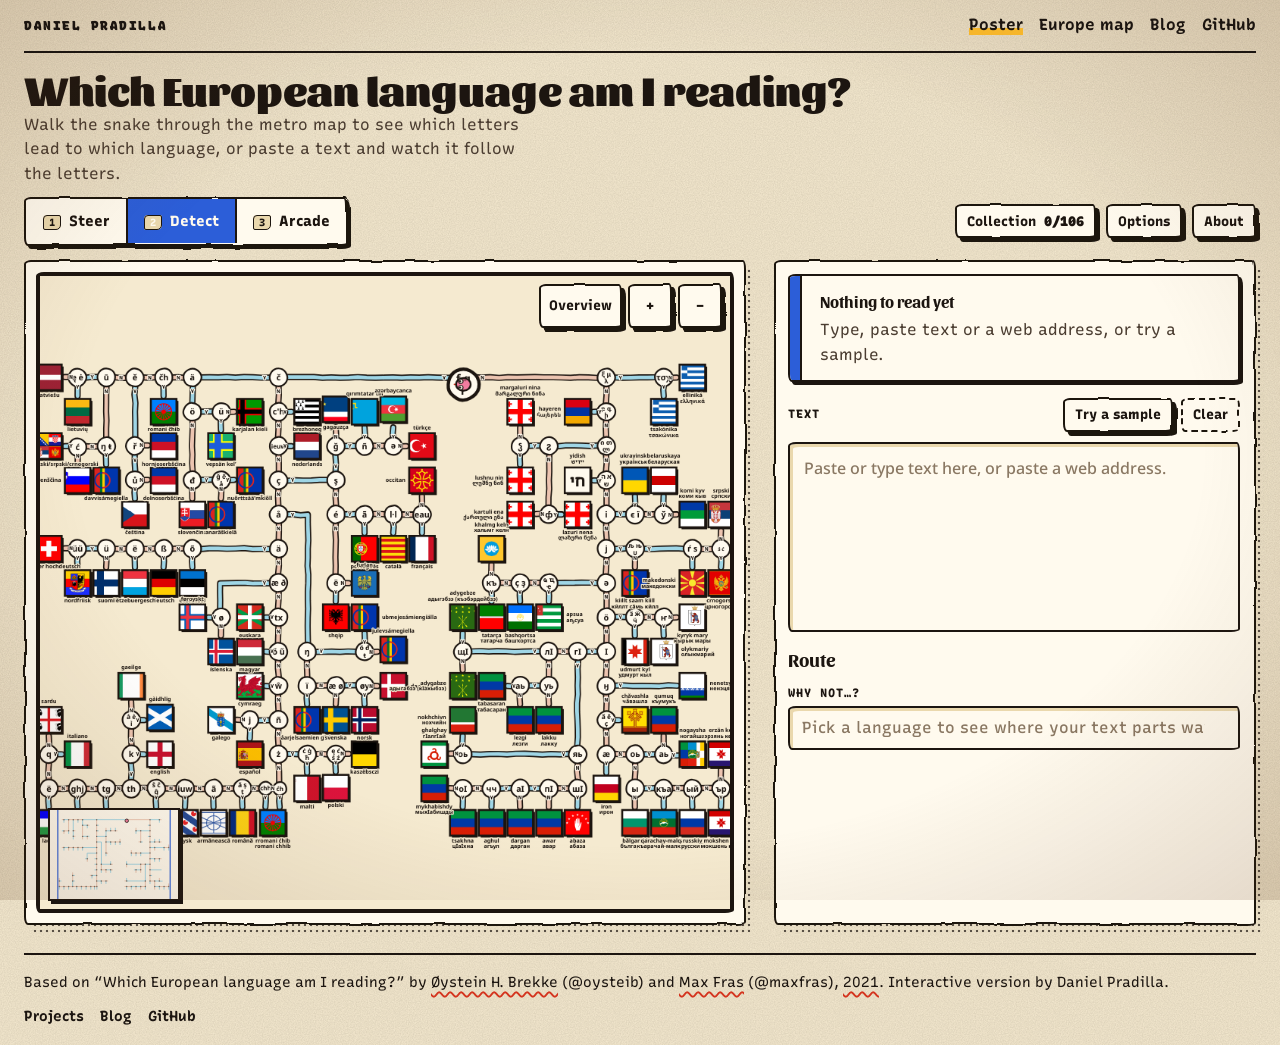
==== index.html @ 4c1b0387 "Poster Detect: the snake checks the chart with the model and detours to the right language with the " ====
<!doctype html>
<html lang="en">
<head>
  <meta charset="utf-8">
  <meta name="viewport" content="width=device-width, initial-scale=1">
  <title>Which European language am I reading? · Daniel Pradilla</title>
  <meta name="description" content="An interactive, snake-style version of the 'Which European language am I reading?' chart: paste text, type, or give a URL and follow the letters to the language.">
  <script async src="https://www.googletagmanager.com/gtag/js?id=G-XYG5QF5DZL"></script>
  <script>
    window.dataLayer = window.dataLayer || [];
    function gtag(){dataLayer.push(arguments);}
    gtag('js', new Date());
    gtag('config', 'G-XYG5QF5DZL');
  </script>
  <link rel="preconnect" href="https://fonts.googleapis.com">
  <link rel="preconnect" href="https://fonts.gstatic.com" crossorigin>
  <link rel="stylesheet" href="game-style.css?v=20261101i">
  <link rel="stylesheet" href="https://fonts.googleapis.com/css2?family=Noto+Sans:wght@500;700&family=Noto+Sans+Armenian:wght@700&family=Noto+Sans+Georgian:wght@700&family=Noto+Sans+Hebrew:wght@700&display=swap">
  <link rel="stylesheet" href="styles.css?v=20261101i">
  <script type="module" src="src/main.js?v=20261101i"></script>
</head>
<body>
  <svg class="ink-defs" aria-hidden="true" focusable="false">
    <defs>
      <filter id="ink-wobble" x="-10%" y="-20%" width="125%" height="150%">
        <feTurbulence type="fractalNoise" baseFrequency="0.035" numOctaves="2" seed="7" result="noise"/>
        <feDisplacementMap in="SourceGraphic" in2="noise" scale="3.5" xChannelSelector="R" yChannelSelector="G"/>
      </filter>
      <filter id="ink-boil-1" x="-10%" y="-20%" width="125%" height="150%">
        <feTurbulence type="fractalNoise" baseFrequency="0.04" numOctaves="2" seed="1" result="noise"/>
        <feDisplacementMap in="SourceGraphic" in2="noise" scale="3" xChannelSelector="R" yChannelSelector="G"/>
      </filter>
      <filter id="ink-boil-2" x="-10%" y="-20%" width="125%" height="150%">
        <feTurbulence type="fractalNoise" baseFrequency="0.04" numOctaves="2" seed="2" result="noise"/>
        <feDisplacementMap in="SourceGraphic" in2="noise" scale="3" xChannelSelector="R" yChannelSelector="G"/>
      </filter>
      <filter id="ink-boil-3" x="-10%" y="-20%" width="125%" height="150%">
        <feTurbulence type="fractalNoise" baseFrequency="0.04" numOctaves="2" seed="3" result="noise"/>
        <feDisplacementMap in="SourceGraphic" in2="noise" scale="3" xChannelSelector="R" yChannelSelector="G"/>
      </filter>

      <symbol id="i-heart" viewBox="0 0 32 32">
        <path d="M16 27.5C6.5 21 3 15 4.6 10.2 6.2 5.6 12 4.8 16 9.6c4-4.8 9.8-4 11.4.6C29 15 25.5 21 16 27.5Z" fill="currentColor" stroke="#1c1510" stroke-width="2.4" stroke-linejoin="round"/>
        <path d="M8.6 11c.4-1.8 1.6-2.8 3.2-2.9" fill="none" stroke="#fffaee" stroke-width="2" stroke-linecap="round"/>
      </symbol>
      <symbol id="i-coin" viewBox="0 0 32 32">
        <circle cx="16" cy="16" r="12" fill="#f6b62b" stroke="#1c1510" stroke-width="2.4"/>
        <circle cx="16" cy="16" r="7.6" fill="none" stroke="#c98a0c" stroke-width="2"/>
        <path d="M9.4 12.4c.8-2 2.2-3.4 4.2-4" fill="none" stroke="#fffaee" stroke-width="2" stroke-linecap="round"/>
      </symbol>
      <symbol id="i-star" viewBox="0 0 32 32">
        <path d="M16 3.2l3.7 8.3 9 .8-6.8 6 2.1 8.9L16 22.5l-8 4.7 2.1-8.9-6.8-6 9-.8Z" fill="currentColor" stroke="#1c1510" stroke-width="2.4" stroke-linejoin="round"/>
      </symbol>
      <symbol id="i-bolt" viewBox="0 0 32 32">
        <path d="M18.5 3 7 18.2h8L13 29l12-15.6h-8.2Z" fill="#f6b62b" stroke="#1c1510" stroke-width="2.4" stroke-linejoin="round"/>
      </symbol>
      <symbol id="i-shield" viewBox="0 0 32 32">
        <path d="M16 3.5 26.5 7.4V15c0 6.6-4.4 11.3-10.5 13.6C9.9 26.3 5.5 21.6 5.5 15V7.4Z" fill="currentColor" stroke="#1c1510" stroke-width="2.4" stroke-linejoin="round"/>
        <path d="M16 8v16" stroke="#1c1510" stroke-width="2" stroke-linecap="round"/>
      </symbol>
      <symbol id="i-fuel" viewBox="0 0 32 32">
        <path d="M8 6.5h12l5 5V26a2.5 2.5 0 0 1-2.5 2.5h-14A2.5 2.5 0 0 1 6 26V8.5a2 2 0 0 1 2-2Z" fill="#0f9f8f" stroke="#1c1510" stroke-width="2.4" stroke-linejoin="round"/>
        <path d="M10.5 13.5l8 8.5m0-8.5-8 8.5M11 6.5V3.8h5" fill="none" stroke="#1c1510" stroke-width="2.2" stroke-linecap="round"/>
      </symbol>
      <symbol id="i-person" viewBox="0 0 32 32">
        <circle cx="16" cy="9" r="5" fill="currentColor" stroke="#1c1510" stroke-width="2.4"/>
        <path d="M7.5 28.5c0-8.4 3.4-12.4 8.5-12.4s8.5 4 8.5 12.4Z" fill="currentColor" stroke="#1c1510" stroke-width="2.4" stroke-linejoin="round"/>
      </symbol>
      <symbol id="i-clock" viewBox="0 0 32 32">
        <circle cx="16" cy="17" r="11.5" fill="#fffaee" stroke="#1c1510" stroke-width="2.4"/>
        <path d="M16 10.5V17l4.5 3M12.5 3.5h7" fill="none" stroke="#1c1510" stroke-width="2.4" stroke-linecap="round"/>
      </symbol>
      <symbol id="i-play" viewBox="0 0 32 32">
        <path d="M9 5.5c0-1 1-1.6 1.9-1.1l15.2 10.3c.8.6.8 1.8 0 2.4L10.9 27.5C10 28 9 27.4 9 26.4Z" fill="currentColor" stroke="#1c1510" stroke-width="2.4" stroke-linejoin="round"/>
      </symbol>
    </defs>
  </svg>

  <div class="shell">
    <header class="dp-navbar">
      <a class="dp-navbar-brand" href="/projects/">Daniel Pradilla</a>
      <nav class="dp-navbar-links" aria-label="Site navigation">
        <a href="./" aria-current="page">Poster</a>
        <a href="europe.html">Europe map</a>
        <a href="/blog/">Blog</a>
        <a href="https://github.com/danielpradilla/what-european-language-am-i-reading">GitHub</a>
      </nav>
      <details class="dp-navbar-menu">
        <summary aria-label="Menu">&#9776;</summary>
        <nav aria-label="Site navigation (mobile)">
          <a href="./" aria-current="page">Poster</a>
          <a href="europe.html">Europe map</a>
          <a href="/blog/">Blog</a>
          <a href="https://github.com/danielpradilla/what-european-language-am-i-reading">GitHub</a>
        </nav>
      </details>
    </header>

    <div class="app-head">
      <h1>Which European language am I reading?</h1>
      <p class="muted lede">Walk the snake through the metro map to see which letters lead to which language, or paste a text and watch it follow the letters.</p>
    </div>

    <div class="toolbar">
      <div class="segmented" id="tabs" role="group" aria-label="Mode">
        <button type="button" data-mode="steer" aria-pressed="false"><kbd>1</kbd> Steer</button>
        <button type="button" data-mode="detect" aria-pressed="true"><kbd>2</kbd> Detect</button>
        <button type="button" data-mode="arcade" aria-pressed="false"><kbd>3</kbd> Arcade</button>
      </div>
      <div class="tools">
        <button class="btn btn-small" type="button" id="btn-collection">Collection <span class="num" id="coll-count">0/106</span></button>
        <button class="btn btn-small" type="button" id="btn-options">Options</button>
        <button class="btn btn-small" type="button" id="btn-about">About</button>
      </div>
    </div>
  </div>

  <main id="app" class="shell layout" data-mode="detect">
    <section class="panel board-panel" aria-label="Chart">
      <div class="hud" id="hud" hidden></div>
      <div class="board-wrap" id="board-wrap">
        <div id="board" tabindex="0" role="application" aria-label="Language chart. In Steer and Arcade, use the arrow keys or Y and N to move the snake. Press O for an overview."></div>
        <svg id="minimap" viewBox="0 0 1024 724" aria-hidden="true"></svg>
        <div class="board-tools">
          <button class="btn btn-small" type="button" id="btn-overview" title="Overview (O)">Overview</button>
          <button class="btn btn-small" type="button" id="btn-zoom-in" aria-label="Zoom in" title="Zoom in (+)">+</button>
          <button class="btn btn-small" type="button" id="btn-zoom-out" aria-label="Zoom out" title="Zoom out (-)">&minus;</button>
        </div>
        <div class="pad" id="pad">
          <p class="pad-q" id="pad-q" aria-hidden="true"></p>
          <button class="btn btn-small" type="button" data-act="back">Back</button>
          <button class="btn btn-go" type="button" data-act="y">Y</button>
          <button class="btn btn-danger" type="button" data-act="n">N</button>
        </div>
        <div class="fx" id="fx" aria-hidden="true"></div>
      </div>
    </section>

    <aside class="panel side" id="side" aria-label="Text and route">
      <button class="sheet-handle" type="button" id="sheet-handle" aria-expanded="false" aria-controls="side-body"><span aria-hidden="true"></span>Text, route and details</button>
      <div class="side-body" id="side-body">
        <div id="notices" class="notices"></div>

        <section id="sec-text" data-modes="detect arcade">
          <div class="row">
            <span class="label" id="text-label">Text</span>
            <span class="sp"></span>
            <button class="btn btn-small" type="button" id="btn-sample">Try a sample</button>
            <button class="btn btn-small btn-quiet" type="button" id="btn-clear">Clear</button>
          </div>
          <div class="tp-wrap" id="tp-wrap">
            <div class="tp-edit" id="tp-edit" contenteditable="plaintext-only" spellcheck="false" autocapitalize="off" autocorrect="off" role="textbox" aria-multiline="true" aria-labelledby="text-label" data-placeholder="Paste or type text here, or paste a web address."></div>
            <div class="tp-badges" id="tp-badges" aria-hidden="true"></div>
          </div>
          <div class="row" id="url-row" hidden>
            <button class="btn btn-small btn-primary" type="button" id="btn-fetch">Fetch text from this URL</button>
            <span class="hint">or press Enter</span>
          </div>
          <p class="hint" id="text-meta"></p>
        </section>

        <section id="sec-route" data-modes="detect">
          <h3 id="result-title">Route</h3>
          <div id="read-out" class="why-out" aria-live="polite"></div>
          <ol class="route" id="route-list"></ol>
        </section>

        <section id="sec-why" data-modes="detect">
          <label class="field">
            <span class="label">Why not&hellip;?</span>
            <input class="input" id="why-in" list="why-list" type="text" placeholder="Pick a language to see where your text parts ways with it" autocomplete="off">
          </label>
          <datalist id="why-list"></datalist>
          <div id="why-out" class="why-out" aria-live="polite"></div>
        </section>

        <section id="sec-steer" data-modes="steer arcade">
          <div class="dialogue">
            <div class="portrait" aria-hidden="true"><span>Ssss</span></div>
            <div class="sg-stack" style="gap: 8px">
              <span class="caption" style="justify-self: start">Snake</span>
              <div class="bubble" id="bubble"><p class="dialogue-text" id="bubble-text"></p></div>
            </div>
          </div>
          <div class="row steer-actions">
            <button class="btn btn-small" type="button" id="btn-hint">Hint <kbd>H</kbd></button>
            <button class="btn btn-small btn-primary" type="button" id="btn-next" hidden>Next round <kbd>Enter</kbd></button>
            <button class="btn btn-small" type="button" id="btn-retry" hidden>Play again <kbd>Enter</kbd></button>
          </div>
          <div id="steer-result"></div>
        </section>
      </div>
    </aside>
  </main>

  <footer class="shell">
    <div class="dp-footer">
      <span>Based on &ldquo;Which European language am I reading?&rdquo; by <a href="https://x.com/oysteib">&Oslash;ystein H. Brekke</a> (@oysteib) and <a href="https://x.com/maxfras">Max Fras</a> (@maxfras), <a href="https://x.com/maxfras/status/1363473000918626307">2021</a>. Interactive version by Daniel Pradilla.</span>
      <nav aria-label="Footer navigation">
        <a href="/projects/">Projects</a>
        <a href="/blog/">Blog</a>
        <a href="https://github.com/danielpradilla/what-european-language-am-i-reading">GitHub</a>
      </nav>
    </div>
  </footer>

  <div id="live" class="sr-only" aria-live="polite"></div>
  <div id="toasts" class="toasts"></div>

  <dialog id="dlg-menu" aria-labelledby="menu-title">
    <div id="menu-pause">
      <span class="caption" id="menu-title">Paused</span>
      <ul class="game-menu" style="margin-top: 16px">
        <li><button type="button" data-menu="resume" aria-current="true"><span>Resume</span></button></li>
        <li><button type="button" data-menu="options"><span>Options</span></button></li>
        <li><button type="button" data-menu="quit"><span>Quit run</span></button></li>
      </ul>
    </div>
    <div id="menu-options" hidden>
      <span class="caption">Options</span>
      <div class="sg-stack opts">
        <label class="choice"><input class="toggle" type="checkbox" role="switch" id="opt-sound"> Sound <kbd>M</kbd></label>
        <label class="choice"><input class="toggle" type="checkbox" role="switch" id="opt-reduced"> Reduced motion</label>
        <label class="choice"><input class="toggle" type="checkbox" role="switch" id="opt-shake"> Screen shake</label>
      </div>
      <div class="row"><button class="btn btn-primary" type="button" id="opt-done">Done</button></div>
    </div>
  </dialog>

  <dialog id="dlg-collection" aria-labelledby="coll-title">
    <div class="dlg-head">
      <h2 id="coll-title">Collection</h2>
      <button class="btn btn-small" type="button" data-close aria-label="Close">Close</button>
    </div>
    <p class="muted" id="coll-sub"></p>
    <div class="coll-grid" id="coll-grid"></div>
    <div class="row"><button class="btn btn-small btn-danger" type="button" id="coll-reset">Reset collection</button></div>
  </dialog>

  <dialog id="dlg-card" aria-label="Language card">
    <div class="dlg-head"><span></span><button class="btn btn-small" type="button" data-close aria-label="Close">Close</button></div>
    <div id="dlg-card-body"></div>
  </dialog>

  <dialog id="dlg-over" aria-labelledby="over-title"></dialog>

  <dialog id="dlg-about" aria-labelledby="about-title">
    <div class="dlg-head">
      <h2 id="about-title">About</h2>
      <button class="btn btn-small" type="button" data-close aria-label="Close">Close</button>
    </div>
    <div class="about">
      <p>Based on &ldquo;Which European language am I reading?&rdquo; by <a href="https://x.com/oysteib">&Oslash;ystein H. Brekke</a> (@oysteib) and <a href="https://x.com/maxfras">Max Fras</a> (@maxfras), <a href="https://x.com/maxfras/status/1363473000918626307">2021</a>. Interactive version by Daniel Pradilla.</p>
      <p>Brekke made the original flowchart and extended it to other alphabets. Fras had a designer redraw it as this metro map (the designer is not named in the posts). The transcription uses the 4096&times;2896 original attached to <a href="https://pbs.twimg.com/media/EuwG96KXUAM7JRq.jpg?name=orig">Fras's post</a>.</p>

      <h3>How it works</h3>
      <p>Each circle asks whether the text contains certain letters. A light-blue line marked <b>Y</b> leaves for yes, a salmon line marked <b>N</b> for no. Every route ends at a flag with the language's own name under it. The start station <code>f g r</code> sends texts with any of those Latin letters into the Latin network and everything else into the Greek, Armenian, Georgian, Hebrew and Cyrillic network. The chart groups languages by the letters they use, not by family, and the flags mark countries, regions or peoples, not languages.</p>

      <h3>Strict rules</h3>
      <ul>
        <li>A station says yes when the text contains at least one of its letters. Upper and lower case count the same.</li>
        <li>Letters match whole: a decomposed <code>a</code> + U+0308 counts as <code>ä</code>, but <code>r</code> does not match the base of a decomposed <code>ř</code>.</li>
        <li>Only three variants are folded: <code>c'h</code> with <code>c’h</code> or <code>cʼh</code>; <code>l·l</code> with <code>l‧l</code> or <code>ŀl</code>; the palochka <code>ӏ</code> with <code>Ӏ</code>.</li>
        <li>Nothing else is folded. Turkish <code>ş</code> is not Romanian <code>ș</code>. Latin <code>ə</code> is not Cyrillic <code>ә</code>. Latin <code>i</code>, <code>j</code> are not Cyrillic <code>і</code>, <code>ј</code>. Many Caucasian texts type the palochka as Latin <code>I</code>, <code>l</code> or digit <code>1</code>; those do not match. In Steer the snake shows the code points of each station.</li>
        <li>Text with no Latin, Greek, Cyrillic, Armenian, Georgian or Hebrew letter still gets a route, which ends at Bulgarian, with a notice.</li>
      </ul>

      <h3>Quirks of the chart</h3>
      <p>The chart assumes a long, representative sample with every letter of the language and no loanwords. Short or unusual texts take odd routes, and the app shows them as they are.</p>
      <div class="table-shell">
        <table class="table">
          <thead><tr><th>Text</th><th>Ends at</th><th>Reason</th></tr></thead>
          <tbody>
            <tr><td>Czech pangram &ldquo;Příliš žluťoučký kůň úpěl ďábelské ódy.&rdquo;</td><td>Bulgarian</td><td>No <code>f</code>, <code>g</code> or <code>r</code> (<code>ř</code> is a different letter), so it starts down the non-Latin side and answers N everywhere.</td></tr>
            <tr><td>Czech sentence with <code>r</code>, <code>č</code>, <code>ě</code>, <code>ř</code> but no <code>ů</code></td><td>Lower Sorbian</td><td><code>ů</code> N.</td></tr>
            <tr><td>Lower Sorbian text</td><td>Upper Sorbian</td><td><b>The Sorbian swap.</b> The metro map swapped the two Sorbian flags: <code>ř</code> N leads to Upper Sorbian and <code>ů</code> N to Lower Sorbian. Real Lower Sorbian text (<code>č</code>, <code>ě</code>, no <code>ř</code>) ends at Upper Sorbian, and Upper Sorbian text ends at Lower Sorbian unless it also has <code>ů</code>. The January 2021 flowchart had them the right way round. The app keeps the metro map's routing.</td></tr>
            <tr><td>Portuguese sentence without <code>é</code></td><td>Friulian</td><td><code>ç</code> Y, <code>ş</code> N, <code>é</code> N, <code>ë</code> N.</td></tr>
            <tr><td>Catalan sentence without <code>ç</code></td><td>Sardinian</td><td>N at every Latin station after <code>f g r</code>.</td></tr>
            <tr><td>Dutch sentence without <code>ieuw</code></td><td>Sardinian</td><td>Same.</td></tr>
            <tr><td>English &ldquo;The façade of the theatre…&rdquo;</td><td>Friulian</td><td><code>ç</code> Y.</td></tr>
            <tr><td>Russian sentence with &ldquo;Google&rdquo; in it</td><td>Sardinian</td><td><code>g</code> sends it to the Latin side.</td></tr>
            <tr><td>Russian pangram without <code>къа</code>, <code>ый</code> or <code>ър</code></td><td>Erzya</td><td><code>ы</code> Y, then N three times.</td></tr>
          </tbody>
        </table>
      </div>
      <p class="muted">Detect's &ldquo;Why not&hellip;?&rdquo; shows the letter that would have changed the route, so these cases can be explored.</p>

      <h3>Earlier versions</h3>
      <ul>
        <li>Latin-only flowchart by @oysteib, 2019: <a href="https://ebookfriendly.com/which-european-language-reading-flowchart/">ebookfriendly.com</a>.</li>
        <li>Full flowchart by @oysteib, January 2021: <a href="https://imgur.com/what-european-language-am-i-reading-flow-chart-Dw0yg6S">imgur</a>.</li>
        <li>Adaptation by u/mel_afefon, February 2021: <a href="https://www.reddit.com/r/languagelearning/comments/lmwsw7/what_european_language_am_i_reading_european/">r/languagelearning</a>.</li>
        <li>Language phenotype tree by Eamonn O'Brien-Strain: <a href="https://eamonn.org/identifying-a-written-language">eamonn.org</a>.</li>
      </ul>
      <p class="muted">Flags come from Wikimedia Commons and other sources; sample texts come from the pages linked under each sample. Sources and licences are in <a href="CREDITS.md">CREDITS.md</a>. Pasted and typed text stays in your browser. Only a URL you ask to fetch goes to this site's <code>api/fetch.php</code>.</p>
    </div>
  </dialog>
</body>
</html>
---- game-style.css ----
/* danielpradilla-game-style styles.css @ daca20e — https://github.com/danielpradilla/danielpradilla-game-style */
/*
  Daniel Game Style: tokens and components.
  Requires the <svg class="ink-defs"> block from index.html once per page (wobble filters + icons).
*/
@import url("https://fonts.googleapis.com/css2?family=Sansita:ital,wght@0,400;0,700;0,800;0,900;1,400;1,700;1,800;1,900&family=Sansita+Swashed:wght@300..900&family=Recursive:slnt,wght,CASL,CRSV,MONO@-15..0,300..1000,0..1,0..1,0..1&display=swap");

:root {
  /* Paper and ink */
  --paper: #f5ead0;
  --paper-deep: #ead8ad;
  --card: #fffaee;
  --ink: #1c1510;
  --ink-soft: #4b3d31;
  --ink-faint: #8a7863;
  --rule-soft: #d6c194;

  /* Print inks */
  --red: #d4341e;
  --red-deep: #a8261a;
  --marigold: #f6b62b;
  --marigold-deep: #c98a0c;
  --cobalt: #2c5ed8;
  --cobalt-deep: #1b3c94;
  --teal: #0f9f8f;
  --teal-deep: #0a6b61;
  --plum: #8d3ea8;
  --pink: #f27c9f;
  --sky: #9fd6e6;
  --leaf: #4f9d3a;
  --copper: #c7743a;

  /* Roles */
  --primary: var(--marigold);
  --selected: var(--cobalt);
  --success: var(--teal);
  --warning: var(--marigold);
  --danger: var(--red);
  --health: var(--red);
  --coin: var(--marigold);
  --xp: var(--cobalt);
  --fuel: var(--teal);

  /* Item rarity */
  --rarity-common: var(--ink-faint);
  --rarity-uncommon: var(--leaf);
  --rarity-rare: var(--cobalt);
  --rarity-epic: var(--plum);
  --rarity-legendary: var(--marigold);

  /* Type */
  --font-display: "Sansita", "Trebuchet MS", system-ui, sans-serif;
  --font-title: "Sansita Swashed", var(--font-display);
  --font-ui: "Recursive", ui-rounded, system-ui, sans-serif;

  /* Line, shape, shadow */
  --line-fine: 1.5px;
  --line: 2.5px;
  --line-heavy: 4px;
  --cut: 8px 3px 9px 4px / 4px 9px 3px 8px;
  --lift: 4px;
  --halftone: radial-gradient(circle, var(--ink) 1.15px, transparent 1.6px) 0 0 / 6px 6px;
  --hatch: repeating-linear-gradient(-45deg, var(--ink-faint) 0 1.5px, transparent 1.5px 7px);
  --burst: polygon(50% 0%, 56.6% 12.6%, 67.1% 3%, 70.5% 14.5%, 82.1% 11.7%, 79.1% 25.6%, 93.3% 25%, 88.5% 36%, 99.2% 41.3%, 88% 50%, 99.2% 58.7%, 88.5% 64%, 93.3% 75%, 79.1% 74.4%, 82.1% 88.3%, 70.5% 85.5%, 67.1% 97%, 56.6% 87.4%, 50% 100%, 42.9% 90.4%, 32.9% 97%, 31% 82.9%, 17.9% 88.3%, 18.6% 76.4%, 6.7% 75%, 14.3% 63%, 0.8% 58.7%, 9% 50%, 0.8% 41.3%, 14.3% 37%, 6.7% 25%, 18.6% 23.6%, 17.9% 11.7%, 31% 17.1%, 32.9% 3%, 42.9% 9.6%);

  /* Motion: animate on twos (12 drawings per second) */
  --frame: 83ms;
  --on-twos: steps(2, end);

  /* Space */
  --s1: 4px;
  --s2: 8px;
  --s3: 12px;
  --s4: 16px;
  --s5: 24px;
  --s6: 32px;
  --s7: 48px;
  --s8: 72px;

  /* Variable-font axes; components override these, never font-variation-settings */
  --casl: 0.5;
  --mono: 0;
}

*,
*::before,
*::after {
  box-sizing: border-box;
}

:where(body, body *) {
  font-variation-settings: "CASL" var(--casl), "MONO" var(--mono);
}

html {
  color-scheme: light;
  -webkit-text-size-adjust: 100%;
}

body {
  margin: 0;
  color: var(--ink);
  background-color: var(--paper);
  background-image: url("data:image/svg+xml,%3Csvg xmlns='http://www.w3.org/2000/svg' width='220' height='220'%3E%3Cfilter id='n'%3E%3CfeTurbulence type='fractalNoise' baseFrequency='.85' numOctaves='3' stitchTiles='stitch'/%3E%3CfeColorMatrix values='0 0 0 0 .11 0 0 0 0 .08 0 0 0 0 .05 0 0 0 .55 0'/%3E%3C/filter%3E%3Crect width='100%25' height='100%25' filter='url(%23n)' opacity='.32'/%3E%3C/svg%3E");
  font: 400 1rem/1.55 var(--font-ui);
}

/* Aged-print vignette; purely decorative */
body::after {
  content: "";
  position: fixed;
  inset: 0;
  pointer-events: none;
  z-index: 100;
  background: radial-gradient(ellipse at center, transparent 62%, rgb(92 52 18 / 0.16) 100%);
}

.ink-defs {
  position: absolute;
  width: 0;
  height: 0;
  overflow: hidden;
}

/* ---------- Typography ---------- */

h1,
h2,
h3,
.title-card,
.display {
  margin: 0;
  font-family: var(--font-display);
  letter-spacing: 0;
  text-wrap: balance;
}

h1 {
  font-size: clamp(2.4rem, 6vw, 4.6rem);
  font-weight: 900;
  line-height: 0.95;
}

h2 {
  font-size: clamp(1.6rem, 3vw, 2.15rem);
  font-weight: 700;
  line-height: 1.05;
}

h3 {
  font-size: 1.3rem;
  font-weight: 700;
  line-height: 1.15;
}

p {
  margin: 0;
}

.muted {
  color: var(--ink-soft);
}

.label,
.eyebrow {
  --mono: 1;
  --casl: 1;
  font-family: var(--font-ui);
  font-size: 0.75rem;
  font-weight: 800;
  line-height: 1.2;
  letter-spacing: 0.08em;
  text-transform: uppercase;
}

.eyebrow {
  color: var(--red-deep);
}

.num {
  --mono: 1;
  --casl: 1;
  font-weight: 900;
  font-variant-numeric: tabular-nums;
}

code,
kbd {
  --mono: 1;
  --casl: 0;
  font-family: var(--font-ui);
  font-size: 0.86em;
  padding: 1px 6px;
  background: var(--paper-deep);
  border: var(--line-fine) solid var(--ink);
  border-radius: 4px 2px 5px 2px;
}

kbd {
  box-shadow: 0 2px 0 var(--ink);
  font-weight: 800;
}

a {
  color: inherit;
  text-decoration: underline wavy var(--red);
  text-decoration-thickness: 1.5px;
  text-underline-offset: 4px;
}

a:hover {
  text-decoration-color: var(--cobalt);
}

/* Title card: one per screen, for game titles and stage results */
.title-card {
  font-family: var(--font-title);
  font-synthesis: none;
  font-size: clamp(2.8rem, 8vw, 6rem);
  font-style: italic;
  font-weight: 900;
  line-height: 1.05;
  letter-spacing: 0.015em;
  /* room for the offset shadows and swash descenders */
  padding: 0 0.12em 0.12em 0.04em;
  color: var(--card);
  -webkit-text-stroke: 0.035em var(--ink);
  paint-order: stroke fill;
  text-shadow: 0.06em 0.06em 0 var(--ink), 0.1em 0.1em 0 var(--marigold);
}

/* Highlighter swipe behind a word */
.swipe {
  background: linear-gradient(var(--marigold), var(--marigold)) 0 82% / 100% 0.42em no-repeat;
  padding: 0 0.12em;
  box-decoration-break: clone;
  -webkit-box-decoration-break: clone;
}

/* ---------- Focus ---------- */

:focus-visible {
  outline: 3px dashed var(--cobalt);
  outline-offset: 4px;
}

/* ---------- Buttons ---------- */

.btn {
  --fill: var(--card);
  --fg: var(--ink);
  --casl: 1;
  position: relative;
  isolation: isolate;
  display: inline-flex;
  align-items: center;
  justify-content: center;
  gap: var(--s2);
  min-height: 44px;
  padding: 0 var(--s5);
  border: 0;
  background: none;
  color: var(--fg);
  font: 800 1rem/1 var(--font-ui);
  text-decoration: none;
  white-space: nowrap;
  cursor: pointer;
  transition: transform var(--frame) var(--on-twos);
}

.btn::before {
  content: "";
  position: absolute;
  inset: 0;
  z-index: -1;
  background: var(--fill);
  border: var(--line) solid var(--ink);
  border-radius: var(--cut);
  box-shadow: var(--lift) var(--lift) 0 var(--ink);
  filter: url(#ink-wobble);
  transition: box-shadow var(--frame) var(--on-twos);
}

.btn:hover {
  transform: translate(-1px, -2px) rotate(-0.8deg);
}

.btn:hover::before {
  box-shadow: 6px 6px 0 var(--ink);
}

.btn:active {
  transform: translate(3px, 3px);
}

.btn:active::before {
  box-shadow: 1px 1px 0 var(--ink);
}

.btn svg {
  width: 1.15em;
  height: 1.15em;
}

.btn-primary {
  --fill: var(--marigold);
}

.btn-go {
  --fill: var(--teal);
  --fg: var(--ink);
}

.btn-danger {
  --fill: var(--red);
  --fg: var(--card);
}

.btn-quiet::before {
  background: transparent;
  border-style: dashed;
  box-shadow: none;
}

.btn-quiet:hover::before {
  box-shadow: none;
  background: var(--paper-deep);
}

.btn-big {
  min-height: 60px;
  padding: 0 var(--s6);
  font-size: 1.25rem;
}

.btn-small {
  min-height: 34px;
  padding: 0 var(--s3);
  font-size: 0.85rem;
}

.btn:disabled,
.btn[aria-disabled="true"] {
  --fg: var(--ink-faint);
  cursor: not-allowed;
  transform: none;
}

.btn:disabled::before,
.btn[aria-disabled="true"]::before {
  background: var(--hatch), var(--paper-deep);
  border-color: var(--ink-faint);
  box-shadow: none;
}

.btn[aria-busy="true"] {
  cursor: progress;
}

/* ---------- Fields ---------- */

.field {
  display: grid;
  gap: 6px;
  min-width: 0;
}

.input,
.select,
.textarea {
  --casl: 0.3;
  width: 100%;
  min-height: 44px;
  padding: 9px 12px;
  color: var(--ink);
  background: var(--card);
  border: var(--line) solid var(--ink);
  border-radius: var(--cut);
  box-shadow: inset 3px 3px 0 var(--paper-deep);
  font: 500 1rem/1.35 var(--font-ui);
}

.input::placeholder,
.textarea::placeholder {
  color: var(--ink-faint);
}

.textarea {
  min-height: 96px;
  resize: vertical;
}

.select {
  appearance: none;
  padding-right: 40px;
  background: url("data:image/svg+xml,%3Csvg xmlns='http://www.w3.org/2000/svg' viewBox='0 0 16 12'%3E%3Cpath d='M2 2.5 L14 2 L8.2 10.5 Z' fill='%23d4341e' stroke='%231c1510' stroke-width='1.6' stroke-linejoin='round'/%3E%3C/svg%3E") right 12px center / 16px 12px no-repeat, var(--card);
}

.input[aria-invalid="true"] {
  border-color: var(--red);
  box-shadow: inset 3px 3px 0 color-mix(in srgb, var(--red) 22%, transparent);
}

.input:disabled,
.select:disabled,
.textarea:disabled {
  color: var(--ink-faint);
  background: var(--hatch), var(--paper-deep);
  border-color: var(--ink-faint);
  box-shadow: none;
  cursor: not-allowed;
}

.hint {
  font-size: 0.85rem;
  color: var(--ink-soft);
}

.hint-error {
  color: var(--red-deep);
  font-weight: 700;
}

/* Checkbox and radio */
.choice {
  display: inline-flex;
  align-items: center;
  gap: 10px;
  min-height: 32px;
  cursor: pointer;
}

.check,
.radio {
  appearance: none;
  flex: none;
  width: 24px;
  height: 24px;
  margin: 0;
  background: var(--card);
  border: var(--line) solid var(--ink);
  box-shadow: 2px 2px 0 var(--ink);
  cursor: pointer;
}

.check {
  border-radius: 5px 2px 6px 3px;
}

.check:checked {
  background: url("data:image/svg+xml,%3Csvg xmlns='http://www.w3.org/2000/svg' viewBox='0 0 24 24'%3E%3Cpath d='M4 12.5 L9.5 18 L20.5 4.5' fill='none' stroke='%231c1510' stroke-width='3.4' stroke-linecap='round' stroke-linejoin='round'/%3E%3C/svg%3E") center / 18px no-repeat, var(--marigold);
}

.radio {
  border-radius: 50% 46% 52% 48%;
}

.radio:checked {
  background: radial-gradient(circle, var(--cobalt) 0 5px, var(--ink) 5.5px 6.5px, var(--card) 7px);
}

.check:disabled,
.radio:disabled {
  background: var(--hatch), var(--paper-deep);
  border-color: var(--ink-faint);
  box-shadow: none;
  cursor: not-allowed;
}

/* Lever toggle */
.toggle {
  appearance: none;
  position: relative;
  flex: none;
  width: 56px;
  height: 30px;
  margin: 0;
  background: var(--paper-deep);
  border: var(--line) solid var(--ink);
  border-radius: 16px 14px 15px 16px;
  box-shadow: inset 2px 2px 0 rgb(28 21 16 / 0.18);
  cursor: pointer;
}

.toggle::before {
  content: "";
  position: absolute;
  top: 2px;
  left: 3px;
  width: 21px;
  height: 21px;
  background: var(--card);
  border: var(--line) solid var(--ink);
  border-radius: 50%;
  box-shadow: 2px 2px 0 var(--ink);
  transition: translate calc(var(--frame) * 2) var(--on-twos);
}

.toggle:checked {
  background: var(--teal);
}

.toggle:checked::before {
  translate: 25px 0;
  background: var(--marigold);
}

/* Range: set --pct inline (0%..100%) to paint the filled part */
.range {
  appearance: none;
  width: 100%;
  height: 28px;
  margin: 0;
  background: transparent;
  cursor: pointer;
}

.range::-webkit-slider-runnable-track {
  height: 12px;
  background: linear-gradient(var(--cobalt), var(--cobalt)) 0 0 / var(--pct, 50%) 100% no-repeat, var(--card);
  border: var(--line) solid var(--ink);
  border-radius: 7px 5px 8px 4px;
}

.range::-moz-range-track {
  height: 12px;
  background: linear-gradient(var(--cobalt), var(--cobalt)) 0 0 / var(--pct, 50%) 100% no-repeat, var(--card);
  border: var(--line) solid var(--ink);
  border-radius: 7px 5px 8px 4px;
}

.range::-webkit-slider-thumb {
  appearance: none;
  width: 24px;
  height: 24px;
  margin-top: -8px;
  background: var(--marigold);
  border: var(--line) solid var(--ink);
  border-radius: 50%;
  box-shadow: 2px 2px 0 var(--ink);
}

.range::-moz-range-thumb {
  width: 20px;
  height: 20px;
  background: var(--marigold);
  border: var(--line) solid var(--ink);
  border-radius: 50%;
  box-shadow: 2px 2px 0 var(--ink);
}

/* Segmented control */
.segmented {
  position: relative;
  isolation: isolate;
  display: inline-flex;
  padding: var(--line);
}

.segmented::before {
  content: "";
  position: absolute;
  inset: 0;
  z-index: -1;
  background: var(--card);
  border: var(--line) solid var(--ink);
  border-radius: var(--cut);
  box-shadow: 3px 3px 0 var(--ink);
  filter: url(#ink-wobble);
}

.segmented button {
  --casl: 1;
  min-height: 38px;
  padding: 0 var(--s4);
  color: var(--ink);
  background: none;
  border: 0;
  border-left: var(--line) solid var(--ink);
  font: 800 0.92rem/1 var(--font-ui);
  cursor: pointer;
}

.segmented button:first-child {
  border-left: 0;
}

.segmented button:hover {
  background: var(--paper-deep);
}

.segmented button[aria-pressed="true"] {
  color: var(--card);
  background: var(--cobalt);
}

/* ---------- Surfaces ---------- */

.panel {
  --fill: var(--card);
  position: relative;
  isolation: isolate;
  padding: var(--s5);
}

.panel::before {
  content: "";
  position: absolute;
  inset: 0;
  z-index: -1;
  background: var(--fill);
  border: var(--line) solid var(--ink);
  border-radius: var(--cut);
  filter: url(#ink-wobble);
}

/* Halftone drop: printed shadow, never a blur */
.panel::after {
  content: "";
  position: absolute;
  inset: 0;
  z-index: -2;
  translate: 8px 8px;
  background: var(--halftone);
  border-radius: var(--cut);
  opacity: 0.7;
}

.panel-flat::after {
  content: none;
}

.panel-paper {
  --fill: var(--paper-deep);
}

.panel-night {
  --fill: var(--ink);
  color: var(--card);
}

.tilt-left {
  rotate: -0.9deg;
}

.tilt-right {
  rotate: 0.8deg;
}

/* Comic narration box */
.caption {
  --mono: 1;
  --casl: 1;
  display: inline-block;
  padding: 5px 10px;
  color: var(--ink);
  background: var(--marigold);
  border: var(--line) solid var(--ink);
  box-shadow: 3px 3px 0 var(--ink);
  font-size: 0.78rem;
  font-weight: 800;
  letter-spacing: 0.06em;
  text-transform: uppercase;
  rotate: -1.5deg;
}

/* Speech bubble; add .bubble-right to move the tail */
.bubble {
  --casl: 1;
  position: relative;
  padding: var(--s4) var(--s5);
  background: var(--card);
  border: var(--line) solid var(--ink);
  border-radius: 26px 22px 28px 20px / 22px 26px 20px 24px;
  box-shadow: 4px 4px 0 var(--ink);
  font-weight: 500;
}

.bubble::before,
.bubble::after {
  content: "";
  position: absolute;
  left: 30px;
  top: 100%;
  border-style: solid;
}

.bubble::before {
  border-width: 22px 18px 0 0;
  border-color: var(--ink) transparent transparent;
  margin-top: 1px;
}

.bubble::after {
  left: 33.5px;
  border-width: 15px 12px 0 0;
  border-color: var(--card) transparent transparent;
  margin-top: -1px;
}

.bubble-right::before {
  left: auto;
  right: 30px;
  border-width: 22px 0 0 18px;
}

.bubble-right::after {
  left: auto;
  right: 33.5px;
  border-width: 15px 0 0 12px;
}

/* Starburst: badges, level numbers, rewards. Shape lives in pseudo-elements so .boil never blurs the text. */
.burst {
  --fill: var(--red);
  --size: 84px;
  position: relative;
  isolation: isolate;
  display: inline-grid;
  place-content: center;
  width: var(--size);
  aspect-ratio: 1;
  color: var(--card);
  font-family: var(--font-display);
  font-style: italic;
  font-weight: 900;
  font-size: calc(var(--size) * 0.3);
  line-height: 0.85;
  text-align: center;
  -webkit-text-stroke: 0.06em var(--ink);
  paint-order: stroke fill;
  text-shadow: 0.05em 0.05em 0 var(--ink);
}

.burst::before,
.burst::after {
  content: "";
  position: absolute;
  z-index: -1;
  clip-path: var(--burst);
}

.burst::before {
  inset: 0;
  background: var(--ink);
}

.burst::after {
  inset: 5px;
  background: var(--fill);
}

.burst small {
  --mono: 1;
  --casl: 1;
  display: block;
  margin-top: 0.15em;
  font-family: var(--font-ui);
  font-size: 0.42em;
  font-style: normal;
  font-weight: 900;
  letter-spacing: 0.08em;
  -webkit-text-stroke: 0;
  text-shadow: none;
}

.burst.boil {
  animation: none;
}

.burst.boil::before,
.burst.boil::after {
  animation: boil calc(var(--frame) * 3) steps(1, end) infinite;
}

.burst-gold {
  --fill: var(--marigold);
  color: var(--ink);
  -webkit-text-stroke: 0;
  text-shadow: none;
}

/* Status and rarity tags */
.tag {
  --mono: 1;
  --casl: 1;
  --tone: var(--ink-faint);
  display: inline-flex;
  align-items: center;
  gap: 6px;
  padding: 3px 8px;
  background: var(--card);
  border: var(--line-fine) solid var(--ink);
  border-radius: 4px 2px 5px 2px;
  font-size: 0.72rem;
  font-weight: 800;
  letter-spacing: 0.06em;
  line-height: 1.2;
  text-transform: uppercase;
  white-space: nowrap;
}

.tag::before {
  content: "";
  width: 9px;
  height: 9px;
  background: var(--tone);
  border: var(--line-fine) solid var(--ink);
  border-radius: 50%;
}

.tag-ok { --tone: var(--teal); }
.tag-watch { --tone: var(--marigold); }
.tag-bad { --tone: var(--red); }
.tag-unknown { --tone: transparent; }
.tag-common { --tone: var(--rarity-common); }
.tag-uncommon { --tone: var(--rarity-uncommon); }
.tag-rare { --tone: var(--rarity-rare); }
.tag-epic { --tone: var(--rarity-epic); }
.tag-legendary { --tone: var(--rarity-legendary); }

/* ---------- Icons (symbols live in .ink-defs) ---------- */

.icon {
  width: 1.4em;
  height: 1.4em;
  flex: none;
  vertical-align: -0.3em;
  overflow: visible;
}

/* ---------- HUD ---------- */

.hud {
  display: flex;
  flex-wrap: wrap;
  align-items: center;
  gap: var(--s3) var(--s5);
}

.hud-chip {
  --casl: 1;
  display: inline-flex;
  align-items: center;
  gap: var(--s2);
  padding: 6px 12px 6px 8px;
  color: var(--ink);
  background: var(--card);
  border: var(--line) solid var(--ink);
  border-radius: var(--cut);
  box-shadow: 3px 3px 0 var(--ink);
}

.hud-chip .num {
  font-size: 1.25rem;
  line-height: 1;
}

.hearts {
  display: inline-flex;
  gap: 2px;
}

.hearts .icon {
  width: 30px;
  height: 30px;
  color: var(--health);
}

.hearts .is-empty {
  color: var(--card);
}

/* Meter: fuel, health bars, capacity. Always print the value beside it. */
.meter {
  display: grid;
  grid-template-columns: auto minmax(80px, 1fr) auto;
  align-items: center;
  gap: var(--s3);
  min-width: 0;
}

.meter-track {
  position: relative;
  height: 20px;
  background: var(--card);
  border: var(--line) solid var(--ink);
  border-radius: 9px 4px 10px 5px;
  overflow: hidden;
}

.meter-fill {
  --tone: var(--fuel);
  height: 100%;
  width: var(--pct, 50%);
  background: linear-gradient(transparent 62%, rgb(28 21 16 / 0.22) 62%), var(--tone);
  border-right: var(--line) solid var(--ink);
  transition: width calc(var(--frame) * 3) steps(3, end);
}

.meter-track::after {
  content: "";
  position: absolute;
  inset: 0;
  background: repeating-linear-gradient(90deg, transparent 0 calc(10% - 1.5px), rgb(28 21 16 / 0.35) calc(10% - 1.5px) 10%);
  pointer-events: none;
}

.meter.is-low .meter-fill {
  --tone: var(--red);
}

/* Segmented pips: XP, ammo, lives */
.pips {
  display: inline-flex;
  gap: 4px;
}

.pips span {
  width: 14px;
  height: 20px;
  background: var(--card);
  border: var(--line) solid var(--ink);
  border-radius: 3px 1px 4px 2px;
  rotate: -4deg;
}

.pips span:nth-child(even) {
  rotate: 3deg;
}

.pips .on {
  background: var(--xp);
}

/* ---------- Menus ---------- */

.game-menu {
  display: grid;
  gap: var(--s1);
  margin: 0;
  padding: 0;
  list-style: none;
}

.game-menu a,
.game-menu button {
  --casl: 0;
  position: relative;
  display: block;
  width: 100%;
  padding: 6px 0 6px 44px;
  color: var(--ink);
  background: none;
  border: 0;
  font: italic 700 1.65rem/1.1 var(--font-display);
  text-align: left;
  text-decoration: none;
  cursor: pointer;
}

.game-menu [aria-current="true"] span,
.game-menu a:hover span,
.game-menu button:hover span {
  background: linear-gradient(var(--marigold), var(--marigold)) 0 85% / 100% 0.45em no-repeat;
}

.game-menu [aria-current="true"]::before {
  content: "";
  position: absolute;
  left: 4px;
  top: 50%;
  width: 26px;
  height: 22px;
  translate: 0 -50%;
  background: url("data:image/svg+xml,%3Csvg xmlns='http://www.w3.org/2000/svg' viewBox='0 0 26 22'%3E%3Cpath d='M3 3 Q4 2 6 3 L22 10 Q24 11 22 12.5 L6 19.5 Q3.5 20.5 3 18 Z' fill='%23d4341e' stroke='%231c1510' stroke-width='2.4' stroke-linejoin='round'/%3E%3C/svg%3E") center / contain no-repeat;
  animation: nudge calc(var(--frame) * 8) steps(1, end) infinite;
}

.game-menu button:disabled {
  color: var(--ink-faint);
  cursor: not-allowed;
}

/* ---------- Dialogue ---------- */

.dialogue {
  display: grid;
  grid-template-columns: 96px 1fr;
  gap: var(--s4);
  align-items: start;
}

.portrait {
  display: grid;
  place-items: center;
  width: 96px;
  aspect-ratio: 1;
  color: var(--ink);
  background: var(--halftone), var(--sky);
  border: var(--line-heavy) solid var(--ink);
  border-radius: 46% 54% 50% 50% / 52% 48% 52% 48%;
  font: italic 900 2.2rem/1 var(--font-display);
}

.portrait span {
  padding: 2px 8px;
  background: var(--card);
  border: var(--line) solid var(--ink);
  border-radius: 8px;
}

.dialogue-text {
  --casl: 1;
  font-size: 1.08rem;
  line-height: 1.5;
}

.continue-mark {
  display: inline-block;
  margin-left: 6px;
  color: var(--red);
  animation: bob calc(var(--frame) * 6) steps(1, end) infinite;
}

/* ---------- Inventory ---------- */

.inventory {
  display: grid;
  grid-template-columns: repeat(auto-fill, minmax(72px, 1fr));
  gap: var(--s3);
}

.slot {
  --tone: var(--rarity-common);
  position: relative;
  display: grid;
  place-items: center;
  aspect-ratio: 1;
  padding: 0;
  color: var(--ink);
  background: var(--card);
  border: var(--line) solid var(--ink);
  border-radius: var(--cut);
  box-shadow: inset 0 -6px 0 var(--tone), 3px 3px 0 var(--ink);
  cursor: pointer;
}

.slot .icon {
  width: 38px;
  height: 38px;
}

.slot .count {
  --mono: 1;
  --casl: 1;
  position: absolute;
  right: 5px;
  bottom: 8px;
  font-size: 0.75rem;
  font-weight: 900;
}

.slot:hover {
  translate: -1px -2px;
}

.slot[aria-selected="true"] {
  outline: var(--line-heavy) solid var(--cobalt);
  outline-offset: 3px;
}

.slot.is-empty {
  background: transparent;
  border-style: dashed;
  border-color: var(--ink-faint);
  box-shadow: none;
  cursor: default;
}

.slot-uncommon { --tone: var(--rarity-uncommon); }
.slot-rare { --tone: var(--rarity-rare); }
.slot-epic { --tone: var(--rarity-epic); }
.slot-legendary { --tone: var(--rarity-legendary); }

/* ---------- Stage cards ---------- */

.stage-card {
  --casl: 0.6;
  position: relative;
  isolation: isolate;
  display: grid;
  gap: var(--s2);
  align-content: start;
  min-height: 76px;
  padding: var(--s4) var(--s4) var(--s4) 64px;
  color: var(--ink);
  text-decoration: none;
}

.stage-card::before {
  content: "";
  position: absolute;
  inset: 0;
  z-index: -1;
  background: var(--card);
  border: var(--line) solid var(--ink);
  border-radius: var(--cut);
  box-shadow: 4px 4px 0 var(--ink);
  filter: url(#ink-wobble);
}

.stage-card:hover {
  translate: -1px -2px;
  rotate: -0.6deg;
}

.stage-card .stamp {
  position: absolute;
  left: 12px;
  top: 14px;
  display: grid;
  place-items: center;
  width: 40px;
  height: 40px;
  color: var(--card);
  background: var(--red);
  border: var(--line) solid var(--ink);
  border-radius: 50%;
  font: italic 900 1.15rem/1 var(--font-display);
  rotate: -8deg;
}

.stage-card h3 {
  font-size: 1.15rem;
}

.stage-card.is-current::before {
  background: var(--halftone), var(--marigold);
  background-blend-mode: soft-light;
}

.stage-card.is-cleared .stamp {
  color: var(--ink);
  background: var(--teal);
}

.stage-card.is-locked {
  color: var(--ink-faint);
  cursor: not-allowed;
}

.stage-card.is-locked::before {
  background: var(--hatch), var(--paper-deep);
  border-style: dashed;
  border-color: var(--ink-faint);
  box-shadow: none;
}

.stage-card.is-locked .stamp {
  color: var(--ink-faint);
  background: var(--paper-deep);
  border-color: var(--ink-faint);
}

/* ---------- Notes, toasts, empty and loading ---------- */

.note {
  --tone: var(--teal);
  position: relative;
  display: grid;
  gap: var(--s1);
  padding: var(--s3) var(--s4) var(--s3) calc(var(--s4) + 14px);
  background: var(--card);
  border: var(--line) solid var(--ink);
  border-radius: var(--cut);
  box-shadow: 3px 3px 0 var(--ink);
  overflow: hidden;
}

.note::before {
  content: "";
  position: absolute;
  inset: 0 auto 0 0;
  width: 12px;
  background: var(--tone);
  border-right: var(--line) solid var(--ink);
}

.note strong {
  font-family: var(--font-display);
  font-size: 1.05rem;
  font-weight: 700;
}

.note-warning { --tone: var(--marigold); }
.note-error { --tone: var(--red); }
.note-info { --tone: var(--cobalt); }

.toast {
  --casl: 1;
  display: grid;
  grid-template-columns: auto 1fr;
  align-items: center;
  gap: var(--s4);
  align-self: start;
  max-width: 420px;
  padding: var(--s3) var(--s5) var(--s3) var(--s3);
  color: var(--card);
  background: var(--ink);
  border: var(--line) solid var(--ink);
  border-radius: var(--cut);
  box-shadow: 5px 5px 0 var(--red);
  animation: pop-in calc(var(--frame) * 4) steps(4, end) both;
}

.toast .burst {
  --size: 64px;
}

.toast strong {
  display: block;
  font: italic 700 1.2rem/1.1 var(--font-display);
}

.empty {
  display: grid;
  justify-items: center;
  gap: var(--s3);
  padding: var(--s6) var(--s5);
  text-align: center;
  border: var(--line) dashed var(--ink-faint);
  border-radius: var(--cut);
}

.empty h3 {
  font-style: italic;
}

.ink-dots {
  display: inline-flex;
  gap: 6px;
  align-items: center;
}

.ink-dots i {
  width: 10px;
  height: 10px;
  background: currentColor;
  border-radius: 50% 40% 55% 45%;
  animation: dot calc(var(--frame) * 6) steps(1, end) infinite;
}

.ink-dots i:nth-child(2) { animation-delay: calc(var(--frame) * 2); }
.ink-dots i:nth-child(3) { animation-delay: calc(var(--frame) * 4); }

/* ---------- Tables, bars, pagination ---------- */

.table-shell {
  overflow-x: auto;
  border: var(--line) solid var(--ink);
  border-radius: var(--cut);
  background: var(--card);
  box-shadow: 4px 4px 0 var(--ink);
}

.table {
  width: 100%;
  border-collapse: collapse;
  font-size: 0.95rem;
}

.table th {
  --mono: 1;
  --casl: 1;
  padding: 10px 12px;
  color: var(--paper);
  background: var(--ink);
  font-size: 0.72rem;
  font-weight: 800;
  letter-spacing: 0.08em;
  text-align: left;
  text-transform: uppercase;
  white-space: nowrap;
}

.table td {
  padding: 10px 12px;
  border-top: var(--line-fine) dashed var(--rule-soft);
  vertical-align: middle;
}

.table tr:first-child td {
  border-top: 0;
}

.table .is-num {
  --mono: 1;
  text-align: right;
  font-variant-numeric: tabular-nums;
  white-space: nowrap;
}

.table tr[aria-current="true"] td {
  background: color-mix(in srgb, var(--marigold) 32%, var(--card));
}

.rank {
  --mono: 1;
  --casl: 1;
  display: inline-grid;
  place-items: center;
  width: 28px;
  height: 28px;
  background: var(--card);
  border: var(--line) solid var(--ink);
  border-radius: 50%;
  font-size: 0.8rem;
  font-weight: 900;
}

.rank-1 { background: var(--marigold); }
.rank-2 { background: #d9d2c3; }
.rank-3 { background: var(--copper); color: var(--card); }

.bars {
  display: grid;
  gap: var(--s3);
}

.bar-row {
  display: grid;
  grid-template-columns: minmax(84px, 120px) 1fr 3.2em;
  align-items: center;
  gap: var(--s3);
}

.bar-row .label {
  color: var(--ink-soft);
}

.bar-row .num {
  text-align: right;
}

.bar {
  --tone: var(--cobalt);
  height: 18px;
  width: var(--pct);
  background: linear-gradient(transparent 60%, rgb(28 21 16 / 0.2) 60%), var(--tone);
  border: var(--line) solid var(--ink);
  border-radius: 2px 6px 3px 2px;
}

.pager {
  display: flex;
  flex-wrap: wrap;
  gap: var(--s2);
  align-items: center;
}

.pager a,
.pager span {
  --mono: 1;
  --casl: 1;
  display: grid;
  place-items: center;
  min-width: 38px;
  height: 38px;
  padding: 0 8px;
  color: var(--ink);
  background: var(--card);
  border: var(--line) solid var(--ink);
  border-radius: var(--cut);
  font-weight: 800;
  text-decoration: none;
}

.pager [aria-current="page"] {
  color: var(--card);
  background: var(--cobalt);
  box-shadow: 3px 3px 0 var(--ink);
}

/* ---------- Site shell (published project pages) ---------- */

.dp-navbar {
  height: 53px;
  display: flex;
  align-items: center;
  justify-content: space-between;
  gap: var(--s4);
  border-bottom: var(--line) solid var(--ink);
}

.dp-navbar-brand {
  --mono: 1;
  --casl: 1;
  font-size: 0.8rem;
  font-weight: 900;
  letter-spacing: 0.12em;
  text-transform: uppercase;
  text-decoration: none;
}

.dp-navbar nav,
.dp-footer nav {
  display: flex;
  flex-wrap: wrap;
  gap: var(--s2) var(--s4);
}

.dp-navbar nav a,
.dp-footer nav a {
  --casl: 1;
  font-weight: 700;
  text-decoration: none;
}

.dp-navbar nav a:hover,
.dp-navbar nav a[aria-current="page"] {
  background: linear-gradient(var(--marigold), var(--marigold)) 0 85% / 100% 0.45em no-repeat;
}

.dp-navbar-menu {
  display: none;
}

.dp-footer {
  display: flex;
  flex-wrap: wrap;
  justify-content: space-between;
  gap: var(--s3);
  padding: var(--s4) 0;
  border-top: var(--line) solid var(--ink);
  font-size: 0.9rem;
}

@media (max-width: 600px) {
  .dp-navbar .dp-navbar-links {
    display: none;
  }

  .dp-navbar-brand,
  .dp-navbar-menu {
    transform: translateY(-5px);
  }

  .dp-navbar-menu {
    position: relative;
    display: block;
  }

  .dp-navbar-menu summary {
    width: 36px;
    height: 32px;
    display: flex;
    align-items: center;
    justify-content: center;
    list-style: none;
    cursor: pointer;
    background: var(--card);
    border: var(--line) solid var(--ink);
    border-radius: var(--cut);
    box-shadow: 2px 2px 0 var(--ink);
  }

  .dp-navbar-menu summary::-webkit-details-marker {
    display: none;
  }

  .dp-navbar-menu nav {
    position: absolute;
    z-index: 20;
    top: calc(100% + 6px);
    right: 0;
    flex-direction: column;
    gap: 10px;
    min-width: 170px;
    padding: 12px 16px;
    background: var(--card);
    border: var(--line) solid var(--ink);
    border-radius: var(--cut);
    box-shadow: 4px 4px 0 var(--ink);
  }
}

/* ---------- Motion ---------- */

.boil {
  animation: boil calc(var(--frame) * 3) steps(1, end) infinite;
}

@keyframes boil {
  0% { filter: url(#ink-boil-1); }
  33% { filter: url(#ink-boil-2); }
  66% { filter: url(#ink-boil-3); }
}

@keyframes nudge {
  0% { translate: 0 -50%; }
  50% { translate: 4px -50%; }
}

@keyframes bob {
  0% { translate: 0 0; }
  50% { translate: 0 3px; }
}

@keyframes dot {
  0% { scale: 1; }
  33% { scale: 0.55; }
  66% { scale: 0.8; }
}

@keyframes pop-in {
  0% { scale: 0.6; rotate: -6deg; opacity: 0; }
  50% { scale: 1.08; rotate: 2deg; opacity: 1; }
  100% { scale: 1; rotate: 0deg; opacity: 1; }
}

@media (prefers-reduced-motion: reduce) {
  *,
  *::before,
  *::after {
    animation: none !important;
    transition: none !important;
  }
}
---- styles.css ----
/* App rules for "Which European language am I reading?". Tokens and components come from game-style.css. */
:root {
  --line-no: #ecc4b0; /* the poster's salmon: N lines only */
  --noto: "Noto Sans", "Noto Sans Armenian", "Noto Sans Georgian", "Noto Sans Hebrew", system-ui, sans-serif;
}

[hidden] { display: none !important; }
html, body { max-width: 100%; }
body { overflow-x: clip; }
.sr-only { position: absolute; width: 1px; height: 1px; overflow: hidden; clip-path: inset(50%); white-space: nowrap; }
.shell { max-width: 1480px; margin: 0 auto; padding: 0 24px; }
.sg-stack { display: grid; gap: 12px; }
.row { display: flex; flex-wrap: wrap; align-items: center; gap: 8px; }
.sp { flex: 1; }
.num { font-family: var(--font-ui); }

/* ---------- header ---------- */
.app-head { display: flex; flex-wrap: wrap; align-items: baseline; gap: 4px 20px; padding: 16px 0 10px; }
.app-head h1 { font-size: clamp(1.6rem, 3.4vw, 2.6rem); }
.lede { max-width: 52ch; }
.toolbar { display: flex; flex-wrap: wrap; align-items: center; justify-content: space-between; gap: 10px 16px; padding-bottom: 14px; }
.tools { display: flex; flex-wrap: wrap; gap: 10px; }
.segmented kbd { font-size: 0.7em; padding: 0 5px; box-shadow: none; margin-right: 4px; }
.segmented button { min-height: 44px; }

/* ---------- layout ---------- */
.layout { display: grid; grid-template-columns: minmax(0, 3fr) minmax(0, 2fr); gap: 28px; align-items: start; padding-bottom: 28px; }
.board-panel, .side { height: clamp(540px, calc(100dvh - 235px), 880px); display: flex; flex-direction: column; padding: 12px; min-width: 0; }
.hud { margin-bottom: 10px; gap: 8px 12px; }
.hud .meter { min-width: 190px; flex: 1; grid-template-columns: auto minmax(60px, 1fr) auto; }
.board-wrap { position: relative; flex: 1; min-height: 0; overflow: hidden; isolation: isolate; contain: layout paint; background: var(--paper); border: var(--line-heavy) solid var(--ink); border-radius: var(--cut); }
#board { position: relative; display: block; width: 100%; height: 100%; overflow: hidden; contain: strict; touch-action: none; user-select: none; -webkit-user-select: none; }
#board:focus-visible { outline-offset: -8px; }
/* camera: one HTML layer moved by a CSS transform; the SVGs inside never relayout */
.cam { position: absolute; left: 0; top: 0; transform-origin: 0 0; }
.cam > svg { position: absolute; left: 0; top: 0; width: 100%; height: 100%; display: block; overflow: visible; }
.cam > svg { text-rendering: geometricPrecision; } /* glyphs scale with the CSS transform instead of re-laying out every text on each zoom frame */
.cam > .overlay { pointer-events: none; }
.board-tools { position: absolute; top: 8px; right: 8px; display: flex; gap: 6px; }
.board-tools .btn { min-width: 44px; min-height: 44px; padding: 0 10px; }
#minimap { position: absolute; left: 8px; bottom: 8px; width: 132px; height: auto; aspect-ratio: 1024 / 724; background: var(--card); border: var(--line) solid var(--ink); box-shadow: 3px 3px 0 var(--ink); pointer-events: none; contain: layout paint; }
.mm-edge { fill: none; stroke-width: 7; }
.mm-edge.y { stroke: var(--sky); }
.mm-edge.n { stroke: var(--line-no); }
.mm-st { fill: var(--ink); opacity: 0.5; }
.mm-view { fill: none; stroke: var(--cobalt); stroke-width: 9; }
.mm-head { fill: var(--pink); stroke: var(--ink); stroke-width: 6; }
.pad { display: none; position: absolute; right: 10px; bottom: 12px; gap: 10px; }
.pad .btn { min-width: 60px; min-height: 60px; font-size: 1.4rem; }
.pad .btn-small { font-size: 1rem; min-width: 56px; }
/* Steer and Arcade need their Y/N buttons everywhere. Back is for Steer only; at a flag only Back stays. */
[data-mode="steer"] .pad, [data-mode="arcade"] .pad { display: flex; }
[data-mode="arcade"] .pad [data-act="back"], .pad[data-leaf] [data-act="y"], .pad[data-leaf] [data-act="n"] { display: none; }
.pad .btn .dir { margin-left: 4px; font-size: 0.8em; }
.pad { flex-wrap: wrap; justify-content: flex-end; align-items: flex-end; max-width: calc(100% - 20px); }
.pad-q { display: none; flex-basis: 100%; margin: 0; text-align: right; }
.pad-q:not(:empty) { display: block; }
.pad-q span { display: inline-block; padding: 3px 10px; font: 700 0.95rem/1.3 var(--font-ui); color: var(--ink); background: var(--card); border: var(--line) solid var(--ink); border-radius: var(--cut); box-shadow: 2px 2px 0 var(--ink); }
.pad-q b { font: 700 1.2rem/1 var(--noto); }

/* ---------- board drawing ---------- */
.edge-ink, .edge-fill, .edge-hl { fill: none; stroke-linecap: round; stroke-linejoin: round; }
.edge-ink { stroke: var(--ink); stroke-width: 8.2; }
.edge-fill { stroke-width: 4.8; }
.edge.y .edge-fill { stroke: var(--sky); }
.edge.n .edge-fill { stroke: var(--line-no); }
.edge.dim { opacity: 0.4; }
.edge.blocked .edge-fill { stroke: var(--red); stroke-dasharray: 5 4; }
.edge-hl { stroke: var(--marigold); stroke-width: 14; opacity: 0; }
.edge-hl.on { opacity: 1; }
.edge-hl.focus { stroke: var(--cobalt); opacity: 1; }
.st-body { fill: var(--card); stroke: var(--ink); stroke-width: 2.2; stroke-linejoin: round; }
.st-body.here { stroke-width: 4.4; }
.st-halo { fill: none; stroke-width: 3.6; opacity: 0; pointer-events: none; }
.st-halo.yes { stroke: var(--marigold); opacity: 1; }
.st-halo.no { stroke: var(--ink-faint); stroke-dasharray: 3 3; opacity: 1; }
.st-halo.focus { stroke: var(--cobalt); stroke-dasharray: none; opacity: 1; stroke-width: 4.4; }
.st-t { font-family: var(--noto); font-weight: 700; fill: var(--ink); pointer-events: none; }
.st-t.struck { text-decoration: line-through 1.4px var(--red); fill: var(--red-deep); }
.st-strike { fill: none; stroke: var(--red); stroke-width: 2.6; stroke-linecap: round; opacity: 0; pointer-events: none; }
.st-strike.on { opacity: 1; }
.st-hit { fill: transparent; stroke: none; cursor: pointer; outline: none; }
.st-hit:focus-visible { stroke: var(--cobalt); stroke-width: 2; stroke-dasharray: 4 3; }
.yn { font: 800 7.2px var(--font-ui); fill: var(--ink); paint-order: stroke; stroke: var(--card); stroke-width: 2.6px; stroke-linejoin: round; pointer-events: none; }
.lf-label { font-family: var(--noto); font-weight: 700; fill: var(--ink); paint-order: stroke; stroke: var(--paper); stroke-width: 2.6px; stroke-linejoin: round; cursor: pointer; }
.leaf { cursor: pointer; outline: none; }
.flag-shadow { fill: var(--ink); }
.flag-frame { fill: none; stroke: var(--ink); stroke-width: 2.6; }
.leaf-glow { fill: none; stroke: var(--marigold); stroke-width: 4; opacity: 0; }
.leaf.on .leaf-glow { opacity: 1; }
/* The destination flag breathes so it is easy to spot on the full poster; 12 drawings a second, as the game style asks. */
.leaf.on .leaf-pulse { animation: leaf-pulse 1s steps(12) infinite alternate; }
@keyframes leaf-pulse { from { transform: scale(1); } to { transform: scale(1.3); } }
.leaf.was { opacity: 0.6; } /* the chart's flag after a detour: still there, dimmed, dashed frame */
.leaf.was .flag-frame { stroke-dasharray: 4 3; }
.sc-ink, .sc-pink { fill: none; stroke-dasharray: 10 7; }
.sc-ink { stroke: var(--ink); stroke-width: 7; }
.sc-pink { stroke: var(--pink); stroke-width: 3.6; }
.leaf:focus-visible .flag-frame { stroke: var(--cobalt); stroke-dasharray: 4 3; }
.flag-fog { fill: url(#fog-hatch); opacity: 0; }
.leaf.fog .flag-fog { opacity: 1; }
.leaf.fog .flag-img { visibility: hidden; }
.chai { font-family: "Noto Sans Hebrew", var(--noto); font-weight: 700; fill: var(--ink); }
.layer-snake, .layer-badges, .layer-text, .layer-mark { pointer-events: none; }
.sn-out, .sn-body, .sn-shade, .sn-scale { fill: none; stroke-linecap: round; stroke-linejoin: round; }
.sn-out { stroke: var(--ink); stroke-width: 12.4; }
.sn-body { stroke: var(--pink); stroke-width: 8.4; }
.sn-shade { stroke: url(#snake-dots); stroke-width: 8.4; }
.sn-scale { stroke: var(--card); stroke-width: 2.2; stroke-dasharray: 0.1 9.4; opacity: 0.85; }
.sn-head-body { fill: var(--pink); stroke: var(--ink); stroke-width: 2.4; }
.sn-head-shade { fill: none; stroke: color-mix(in srgb, var(--pink) 60%, var(--ink)); stroke-width: 2.2; stroke-linecap: round; }
.sn-eye { fill: var(--card); stroke: var(--ink); stroke-width: 1.2; }
.sn-pupil { fill: var(--ink); }
.sn-x { stroke: var(--ink); stroke-width: 1.1; fill: none; opacity: 0; stroke-linecap: round; }
.dizzy .sn-x { opacity: 1; }
.dizzy .sn-pupil { opacity: 0; }
.sn-tongue { fill: none; stroke: var(--red); stroke-width: 1.6; stroke-linecap: round; stroke-linejoin: round; }
.badge { display: none; }
.badge.show { display: inline; }
.badge circle { fill: var(--card); stroke: var(--ink); stroke-width: 1.4; }
.badge text { font: 900 6.4px var(--font-ui); fill: var(--ink); }
.block-mark circle { fill: var(--red); stroke: var(--ink); stroke-width: 1.4; }
.block-mark path { stroke: var(--card); stroke-width: 1.6; stroke-linecap: round; }

/* effects over the board */
.fx { position: absolute; inset: 0; pointer-events: none; overflow: hidden; }
.fly { position: absolute; padding: 0 6px; font: 700 1.25rem/1.4 var(--noto); color: var(--ink); background: var(--marigold); border: var(--line) solid var(--ink); border-radius: var(--cut); z-index: 3; }
.burst-pop { position: absolute; left: 50%; top: 42%; translate: -50% -50%; animation: pop-in calc(var(--frame) * 4) steps(4, end) both; }
.burst-found { --fill: var(--teal); color: var(--ink); -webkit-text-stroke: 0; text-shadow: none; }
.burst-found small { color: var(--ink); }
.burst-pop.boil { animation: pop-in calc(var(--frame) * 4) steps(4, end) both; }
.score-pop { position: absolute; translate: -50% 0; font: 900 1.5rem/1 var(--font-ui); --mono: 1; color: var(--marigold); -webkit-text-stroke: 0.14em var(--ink); paint-order: stroke fill; animation: score-up 900ms steps(9, end) forwards; }
@keyframes score-up { from { transform: translateY(0); opacity: 1; } to { transform: translateY(-46px); opacity: 0; } }
.board-wrap::after { content: ""; position: absolute; inset: 0; pointer-events: none; opacity: 0; }
.board-wrap.flash-bad::after { background: var(--red); animation: flash-fade calc(var(--frame) * 4) steps(4, end); }
.board-wrap.flash-good::after { background: var(--teal); animation: flash-fade calc(var(--frame) * 4) steps(4, end); }
@keyframes flash-fade { from { opacity: 0.38; } to { opacity: 0; } }
.board-wrap.shake #board { animation: shake calc(var(--frame) * 4) steps(1, end); }
@keyframes shake { 0% { translate: -5px 2px; } 25% { translate: 5px -2px; } 50% { translate: -4px -2px; } 75% { translate: 3px 2px; } 100% { translate: 0 0; } }

/* ---------- side panel ---------- */
.sheet-handle { display: none; }
.side-body { flex: 1; min-height: 0; overflow-y: auto; display: grid; gap: 16px; align-content: start; padding: 2px 4px 8px 2px; }
.side-body section { display: grid; gap: 10px; }
.side h3 { font-size: 1.2rem; }
.notices { display: grid; gap: 10px; }
.notices:empty { display: none; }
.tp-wrap { position: relative; }
.tp-edit { height: 190px; overflow: auto; padding: 12px 14px; white-space: pre-wrap; overflow-wrap: anywhere; font: 500 1rem/1.6 var(--noto); color: var(--ink); background: var(--card); border: var(--line) solid var(--ink); border-radius: var(--cut); box-shadow: inset 3px 3px 0 var(--paper-deep); outline-offset: 3px; }
.tp-edit:empty::before { content: attr(data-placeholder); color: var(--ink-faint); }
/* Read-only (Arcade, Guess): the text still has to be read, so keep the plain card, just without the input well. */
.tp-edit[contenteditable="false"] { box-shadow: none; cursor: default; }
.tp-edit[contenteditable="false"]:empty::before { content: "The text for each round appears here."; }
[data-mode="arcade"] #btn-sample, [data-mode="arcade"] #btn-clear { display: none; }
.tp-badges { position: absolute; inset: 0; pointer-events: none; overflow: hidden; }
.tp-badge { position: absolute; display: grid; place-items: center; min-width: 18px; height: 18px; padding: 0 5px; font: 900 0.7rem/1 var(--font-ui); --mono: 1; color: var(--ink); background: var(--card); border: var(--line-fine) solid var(--ink); border-radius: 9px; white-space: nowrap; }
.tp-badge.is-label { border-radius: 4px; color: var(--card); background: var(--red); }
.tp-badge.is-hint { color: var(--card); background: var(--cobalt); }
::highlight(hl-y) { background-color: var(--marigold); color: var(--ink); }
::highlight(hl-focus) { background-color: var(--cobalt); color: var(--card); }
::highlight(hl-err) { background-color: var(--red); color: var(--card); }
::highlight(hl-new) { background-color: color-mix(in srgb, var(--cobalt) 25%, transparent); text-decoration: underline 3px var(--cobalt); }
::highlight(hl-clue) { background-color: color-mix(in srgb, var(--cobalt) 18%, transparent); text-decoration: underline dashed 2px var(--cobalt); }
.hint { margin: 0; }
.hint code { font-size: 0.8em; }
#text-meta:empty { display: none; }

.route { list-style: none; margin: 0; padding: 0; display: grid; gap: 6px; }
.route:empty { display: none; }
.step { display: flex; align-items: center; gap: 10px; width: 100%; min-height: 40px; padding: 4px 10px; text-align: left; color: var(--ink); background: var(--card); border: var(--line-fine) solid var(--ink); border-radius: var(--cut); font: 600 0.95rem/1.2 var(--font-ui); cursor: pointer; }
.step-shortcut { display: flex; align-items: center; gap: 10px; min-height: 40px; padding: 4px 10px; font: 700 0.95rem/1.2 var(--font-ui); color: var(--ink); background: color-mix(in srgb, var(--pink) 30%, var(--card)); border: var(--line-fine) dashed var(--ink); border-radius: var(--cut); }
.step:hover, .step.is-focus { color: var(--card); background: var(--cobalt); border-color: var(--cobalt-deep); }
.step.is-focus .meta, .step:hover .meta { color: var(--card); }
.step-n { flex: none; display: grid; place-items: center; min-width: 24px; height: 24px; padding: 0 4px; font: 900 0.8rem/1 var(--font-ui); --mono: 1; color: var(--ink); background: var(--marigold); border: var(--line-fine) solid var(--ink); border-radius: 50%; }
.seq { font-family: var(--noto); font-weight: 700; font-size: 1.1rem; min-width: 3ch; }
.ans { display: inline-grid; place-items: center; min-width: 24px; padding: 0 6px; height: 22px; font: 800 0.8rem/1 var(--font-ui); color: var(--ink); border: var(--line-fine) solid var(--ink); border-radius: 4px 2px 5px 2px; }
.ans.y { background: var(--sky); }
.ans.n { background: var(--line-no); }
.meta { margin-left: auto; font-size: 0.82rem; color: var(--ink-soft); text-align: right; }
.meta.bad { color: var(--red-deep); font-weight: 700; }
.route.plain li { display: flex; align-items: center; gap: 10px; min-height: 32px; }
.found-line { display: flex; flex-wrap: wrap; align-items: center; gap: 12px; }
.found-line .btn { margin-left: auto; }
.why-out:empty { display: none; }
.steer-actions kbd { margin-left: 4px; }
[data-mode="steer"] .steer-actions, [data-mode="steer"] #steer-result { display: none; }
.seq-inline { font-family: var(--noto); font-size: 1.15em; padding: 0 4px; background: var(--paper-deep); border: var(--line-fine) solid var(--ink); border-radius: 4px; }
.dialogue { grid-template-columns: 72px 1fr; }
.portrait { width: 72px; font-size: 1.1rem; }
.portrait span { padding: 0 4px; }
.replay summary { cursor: pointer; font-weight: 800; margin-bottom: 6px; }
.leaf-line { display: flex; align-items: center; gap: 16px; }
.big-seqs { display: flex; flex-wrap: wrap; gap: 8px 16px; }
.big-seq { display: grid; justify-items: center; gap: 2px; }
.big-seq .g { font: 700 2.6rem/1.1 var(--noto); }
.big-seq code { font-size: 0.7rem; }
.leads { margin: 0; }
.leads .ans { margin-right: 2px; }

/* ---------- flags in the page ---------- */
.flag { display: inline-grid; flex: none; width: 52px; aspect-ratio: 1; overflow: hidden; vertical-align: middle; background: var(--card); border: var(--line) solid var(--ink); box-shadow: 3px 3px 0 var(--ink); }
.flag img { width: 100%; height: 100%; object-fit: cover; display: block; }
.flag-2x2 { grid-template-columns: 1fr 1fr; }
.flag-3up { grid-template-columns: repeat(3, 1fr); }
.flag .chai { display: grid; place-items: center; font-size: 1.6rem; color: var(--ink); }
.card-flag .flag { width: 88px; }
.cc-flag .flag { width: 40px; box-shadow: 2px 2px 0 var(--ink); }
.mini-flag .flag { width: 28px; box-shadow: 2px 2px 0 var(--ink); border-width: 2px; }

/* ---------- dialogs ---------- */
dialog { width: min(720px, calc(100vw - 24px)); max-height: calc(100dvh - 24px); padding: 20px; overflow: auto; color: var(--ink); background: var(--card); border: var(--line) solid var(--ink); border-radius: var(--cut); box-shadow: 6px 6px 0 var(--ink); }
dialog::backdrop { background: rgb(28 21 16 / 0.55); }
dialog[open] { display: grid; gap: 14px; }
#dlg-menu { width: min(420px, calc(100vw - 24px)); background: var(--paper-deep); }
#dlg-collection { width: min(1100px, calc(100vw - 24px)); }
#dlg-about { width: min(860px, calc(100vw - 24px)); }
.dlg-head { display: flex; justify-content: space-between; align-items: center; gap: 12px; }
.opts { margin: 16px 0; gap: 14px; }
.coll-grid { display: grid; grid-template-columns: repeat(auto-fill, minmax(210px, 1fr)); gap: 18px; padding: 4px 6px 10px 2px; }
button.stage-card { font: inherit; text-align: left; background: none; border: 0; cursor: pointer; width: 100%; }
.stage-card .cc-flag { margin-bottom: 2px; }
.card-top { display: flex; align-items: center; gap: 18px; }
.card-route, .card-min, .card-sample { display: grid; gap: 8px; }
.card-route p, .card-min p { margin: 0; }
.req { display: inline-flex; gap: 4px; margin: 2px 6px 2px 0; padding: 2px 8px; background: var(--paper-deep); border: var(--line-fine) solid var(--ink); border-radius: 4px; }
.req code { font: 700 1.1rem var(--noto); background: none; border: 0; padding: 0; }
.min-text { font: 700 1.1rem var(--noto); }
.sample-text { font-family: var(--noto); line-height: 1.6; margin: 0; }
.about { display: grid; gap: 12px; }
.about ul { margin: 0; padding-left: 1.2em; display: grid; gap: 6px; }
.about td code { font-size: 0.8em; }
.over-stats { justify-content: center; }
#dlg-over { text-align: center; justify-items: center; width: min(640px, calc(100vw - 24px)); }
#dlg-over .table-shell, #dlg-over .row { width: 100%; }
#dlg-over .row { justify-content: center; }
#dlg-over .table td { text-align: left; }
#dlg-over .table td.is-num { text-align: right; }
.over-flags { display: flex; flex-wrap: wrap; justify-content: center; gap: 8px; }
.over-form { display: flex; align-items: end; gap: 12px; }
.initials { width: 8ch; text-align: center; text-transform: uppercase; letter-spacing: 0.3em; font-weight: 900; font-size: 1.3rem; }
.toasts { position: fixed; top: 64px; right: 16px; z-index: 300; display: grid; gap: 10px; max-width: calc(100vw - 32px); }

/* ---------- reduced motion switch ---------- */
[data-reduced] *, [data-reduced] *::before, [data-reduced] *::after { animation: none !important; transition: none !important; }

/* ---------- phone ---------- */
@media (max-width: 899px) {
  .shell { padding: 0 14px; }
  .lede { display: none; }
  .app-head { padding: 10px 0 8px; }
  .toolbar { gap: 8px; padding-bottom: 10px; }
  .tools { gap: 8px; }
  .segmented button { padding: 0 10px; }
  .layout { display: block; padding-bottom: 8px; }
  .board-panel { height: 55dvh; padding: 8px; }
  #minimap { width: 92px; }
  .side { position: fixed; left: 0; right: 0; bottom: 0; z-index: 50; height: var(--peek, 30dvh); padding: 0; border-radius: 0; }
  .side[data-sheet="open"] { height: 88dvh; }
  .side[data-sheet="min"] { height: 46px; }
  .side[data-sheet="min"] .side-body { visibility: hidden; }
  .side::before { border-radius: 14px 14px 0 0; border-bottom: 0; }
  .side::after { display: none; }
  .sheet-handle { display: flex; flex-direction: column; align-items: center; justify-content: center; gap: 4px; flex: none; min-height: 44px; width: 100%; padding: 4px; background: none; border: 0; font: 800 0.75rem/1 var(--font-ui); letter-spacing: 0.08em; text-transform: uppercase; color: var(--ink-soft); cursor: pointer; touch-action: none; }
  .sheet-handle span { width: 46px; height: 5px; background: var(--ink); border-radius: 3px; }
  .side-body { padding: 4px 14px 20px; }
  .tp-edit { height: 130px; }
  .side[data-sheet="open"] .tp-edit { height: 220px; }
  .hud .meter { min-width: 0; flex-basis: 100%; }
  .hud-chip { padding: 3px 8px 3px 6px; }
  .hearts .icon { width: 24px; height: 24px; }
  .toasts { top: 60px; right: 8px; }
  .card-top { flex-direction: column; align-items: flex-start; }
  dialog { padding: 14px; }
}
#dlg-card-body { display: grid; gap: 16px; }
.card-min .btn, .card-sample .btn { justify-self: start; }
.callout rect { fill: var(--card); stroke: var(--red); stroke-width: 1.8; }
.callout text { font: 700 8.4px var(--noto); fill: var(--red-deep); text-decoration: line-through 1.4px var(--red); }
@media (max-width: 899px) {
  .segmented kbd, .steer-actions kbd, .bubble kbd { display: none; }
  .toasts { top: auto; bottom: calc(var(--peek, 30dvh) + 10px); right: 8px; left: 8px; z-index: 300; }
  .toast { max-width: none; }
}
@media (pointer: coarse) { .segmented kbd, .steer-actions kbd, .bubble kbd { display: none; } }
.seq-inline { white-space: nowrap; }
.q-text { min-width: 0; flex: 1; font-size: 0.95rem; }
#poster-line { margin: 8px 0 0; }
@media (max-width: 600px) {
  .coll-grid { grid-template-columns: repeat(auto-fill, minmax(150px, 1fr)); gap: 12px; }
  #coll-grid .stage-card { padding-left: 50px; }
  #coll-grid .stamp { width: 32px; height: 32px; left: 8px; font-size: 1rem; }
}
@media (max-width: 600px) {
  .hud { gap: 6px; margin-bottom: 6px; }
  .hud-chip { padding: 2px 6px 2px 4px; gap: 4px; box-shadow: 2px 2px 0 var(--ink); }
  .hud-chip .num { font-size: 1rem; }
  .hud-chip .label { display: none; }
  .hud-chip .icon { width: 1.15em; height: 1.15em; }
  .hearts .icon { width: 20px; height: 20px; }
  .hud .meter { gap: 6px; }
  .meter-track { height: 16px; }
}
/* The site bar's hamburger menu must open above the board and its tools. */
.dp-navbar { position: relative; z-index: 400; }

/* ---------- Europe map page (europe.html) ---------- */
.note-success { --tone: var(--teal); }
@media (min-width: 900px) { .eu.layout { grid-template-columns: minmax(0, 7fr) minmax(0, 3fr); } }
.eu-sea { fill: #d9eef4; }
.eu-land { fill: var(--paper); stroke: var(--ink); stroke-opacity: 0.45; stroke-width: 1.6; stroke-linejoin: round; }
.eu-lake { fill: #d9eef4; stroke: var(--ink); stroke-opacity: 0.35; stroke-width: 1.2; }
.eu-sea-name { font: italic 600 15px var(--font-display); letter-spacing: 0.22em; text-transform: uppercase; fill: #5f93a6; opacity: 0.85; pointer-events: none; }
.eu-line-ink, .eu-line-fill { fill: none; stroke-linecap: round; stroke-linejoin: round; }
.eu-line-ink { stroke: var(--ink); stroke-width: 11.5; }
.eu-line-fill { stroke-width: 7; }
.eu-line { cursor: pointer; }
.eu-seg.out { opacity: 0.12; }
.eu-walk-ink, .eu-walk { fill: none; }
.eu-walk-ink { stroke: var(--ink); stroke-width: 5.4; stroke-dasharray: 6 4; }
.eu-walk { stroke: var(--card); stroke-width: 2.4; stroke-dasharray: 6 4; }
.eu-ring-c { fill: rgb(255 250 238 / 0.6); stroke: var(--ink); stroke-width: 2; stroke-dasharray: 6 5; }
.eu-ring-t { font: italic 700 11px var(--font-display); fill: var(--ink-soft); pointer-events: none; }
.eu-st { cursor: pointer; outline: none; }
.eu-body { transform-origin: 0 0; transition: transform calc(var(--frame) * 2) steps(2, end); }
.eu-shadow { fill: var(--ink); }
.eu-frame { fill: none; stroke: var(--ink); stroke-width: 2.2; }
.eu-glow { fill: none; stroke-width: 4; opacity: 0; }
.eu-fog { fill: url(#eu-fog); opacity: 0; }
.eu-hit { fill: transparent; }
.eu-st:focus-visible .eu-frame { stroke: var(--cobalt); stroke-width: 3.2; stroke-dasharray: 5 3; }
.eu-lbl { font-family: var(--noto); font-weight: 700; fill: var(--ink); paint-order: stroke; stroke: var(--paper); stroke-width: 3.2px; stroke-linejoin: round; cursor: pointer; }
.eu-st.out, .eu-lbl.out { opacity: 0.16; }
.eu-st.out .eu-fog { opacity: 1; }
.eu-st.lit, .eu-st.ans, .eu-st.bad, .eu-st.sel, .eu-lbl.lit, .eu-lbl.ans, .eu-lbl.bad, .eu-lbl.sel { opacity: 1; }
.eu-st.lit .eu-body, .eu-st.ans .eu-body { transform: scale(1.45); }
.eu-st.lit .eu-glow { stroke: var(--marigold); opacity: 1; }
.eu-st.sel .eu-glow { stroke: var(--cobalt); opacity: 1; }
.eu-st.ans .eu-glow { stroke: var(--teal); opacity: 1; }
.eu-st.bad .eu-glow { stroke: var(--red); opacity: 1; }
.eu-lbl.lit, .eu-lbl.ans { font-size: 14px; }
svg.hl .eu-line:not(.on), svg.hl .eu-st:not(.on), svg.hl .eu-lbl:not(.on), svg.hl .eu-badge:not(.on), svg.hl .eu-tag:not(.on) { opacity: 0.2; }
svg.hl .eu-walks { opacity: 0.3; }
.eu-badge { cursor: pointer; }
.eu-badge-r { stroke: var(--ink); stroke-width: 1.8; }
.eu-badge-t { font: 800 10px var(--font-ui); letter-spacing: 0.06em; pointer-events: none; }
.eu-tag-r { fill: var(--card); stroke-width: 1.8; }
.eu-tag-t { font: italic 700 9.5px var(--font-ui); fill: var(--ink); pointer-events: none; }
svg.z-lo .eu-tag { display: none; }
.eu #minimap { width: 170px; aspect-ratio: auto; pointer-events: auto; cursor: pointer; }
.mm-sea { fill: #d9eef4; }
.mm-land { fill: var(--paper); stroke: var(--ink); stroke-width: 6; stroke-opacity: 0.5; }
.mm-dot { stroke: var(--ink); stroke-width: 4; }
.eu .mm-view { stroke-width: 14; }
.eu-chip { position: absolute; top: 8px; left: 8px; z-index: 2; max-width: calc(100% - 214px); display: flex; flex-wrap: wrap; align-items: center; gap: 2px 10px; padding: 6px 12px; color: var(--ink); background: var(--card); border: var(--line) solid var(--ink); border-radius: var(--cut); box-shadow: 3px 3px 0 var(--ink); font: 600 0.95rem/1.3 var(--font-ui); pointer-events: none; }
.eu-a { font-weight: 800; }
.eu-a.y { color: var(--teal-deep); }
.eu-a.n { color: var(--red-deep); }
.eu-found { display: flex; align-items: center; gap: 10px; }
.eu-found .flag { width: 36px; box-shadow: 2px 2px 0 var(--ink); }
.line-intro { position: absolute; right: 8px; bottom: 8px; z-index: 3; width: min(370px, calc(100% - 16px)); display: grid; gap: 6px; padding: 10px 14px 12px; color: var(--ink); background: var(--card); border: var(--line) solid var(--ink); border-radius: var(--cut); box-shadow: 4px 4px 0 var(--ink); font-size: 0.9rem; line-height: 1.4; }
.line-intro p { margin: 0; }
.li-head { display: flex; flex-wrap: wrap; align-items: center; gap: 4px 10px; }
.li-x { margin-left: auto; min-height: 32px; }
.li-check { padding: 6px 8px; background: var(--paper-deep); border-left: 4px solid var(--marigold); }
.swatch { display: inline-block; flex: none; width: 24px; height: 11px; vertical-align: middle; background: var(--c); border: 2px solid var(--ink); border-radius: 6px; }
.swatch-none { background: var(--card); border-style: dashed; }
.lede-side { margin: 0; }
.legend { display: grid; gap: 8px; padding-top: 8px; }
.legend-sum { cursor: pointer; font: 800 1.2rem var(--font-display); }
.lg-row { display: grid; gap: 0; }
.lg-main { display: flex; align-items: center; gap: 10px; min-height: 36px; padding: 2px 4px; font: 700 1rem var(--font-ui); color: var(--ink); background: none; border: 0; text-align: left; }
button.lg-main { cursor: pointer; }
button.lg-main:hover, button.lg-main:focus-visible { background: var(--paper-deep); }
.lg-name { font-family: var(--font-display); font-size: 1.1rem; }
.lg-n { margin-left: auto; color: var(--ink-soft); font-size: 0.85rem; }
.lg-fam { padding-left: 38px; font-size: 0.82rem; color: var(--ink-soft); }
.lg-chip { margin: 2px 4px 2px 0; padding: 2px 8px; font: 600 0.8rem var(--font-ui); color: var(--ink); background: var(--card); border: var(--line-fine) solid var(--ink); border-radius: 4px; cursor: pointer; }
.lg-chip:hover { background: var(--paper-deep); }
.card-line { display: grid; gap: 6px; padding: 10px 12px; background: var(--paper-deep); border-left: 4px solid var(--ink); }
.card-line p { margin: 0; }
.step.is-now { outline: 3px solid var(--marigold); outline-offset: 1px; }
.mini-flag.is-ok .flag { border-color: var(--teal); }
.mini-flag.is-half .flag { border-color: var(--marigold); }
.mini-flag.is-miss .flag { border-color: var(--red); }
[data-mode="guess"] #btn-sample, [data-mode="guess"] #btn-clear { display: none; }
[data-mode="explore"] .hud { display: none; }
@media (max-width: 899px) {
  .eu-chip { top: 58px; max-width: calc(100% - 16px); font-size: 0.85rem; padding: 4px 10px; }
  .eu #minimap { width: 84px; }
  .line-intro { width: calc(100% - 16px); font-size: 0.82rem; }
}

/* Europe "Map" switch: off hides the coast scenery, leaving lines and stations on plain paper */
.board-map { align-self: stretch; padding: 0 12px; color: var(--ink); background: var(--card); border: var(--line) solid var(--ink); border-radius: var(--cut); box-shadow: 3px 3px 0 var(--ink); font: 700 0.9rem var(--font-ui); }
.map-off .eu-scene { display: none; }
.map-off #minimap .mm-land { display: none; }
.map-off #minimap .mm-sea { fill: var(--card); }
/* Phone: smaller header, tabs and board tools so the board gets the room. */
@media (max-width: 600px) {
  .shell { padding: 0 10px; }
  .app-head { padding: 6px 0 6px; }
  .app-head h1 { font-size: 1.3rem; line-height: 1.15; }
  .toolbar { gap: 6px; padding-bottom: 8px; }
  .tools { gap: 6px; }
  .segmented button { min-height: 38px; padding: 0 9px; font-size: 0.9rem; }
  .tools .btn { min-height: 34px; padding: 0 9px; font-size: 0.82rem; box-shadow: 2px 2px 0 var(--ink); }
  .board-panel { padding: 6px; }
  .board-tools { top: 6px; right: 6px; gap: 4px; }
  .board-tools .btn { min-width: 34px; min-height: 34px; padding: 0 7px; font-size: 0.78rem; box-shadow: 2px 2px 0 var(--ink); }
  .board-map { padding: 0 7px; font-size: 0.78rem; box-shadow: 2px 2px 0 var(--ink); gap: 5px; }
  .board-map .toggle { transform: scale(0.75); margin: 0 -5px; }
  #minimap, .eu #minimap { width: 64px; }
  .eu-chip { top: 46px; }
  .sheet-handle { min-height: 40px; }
}
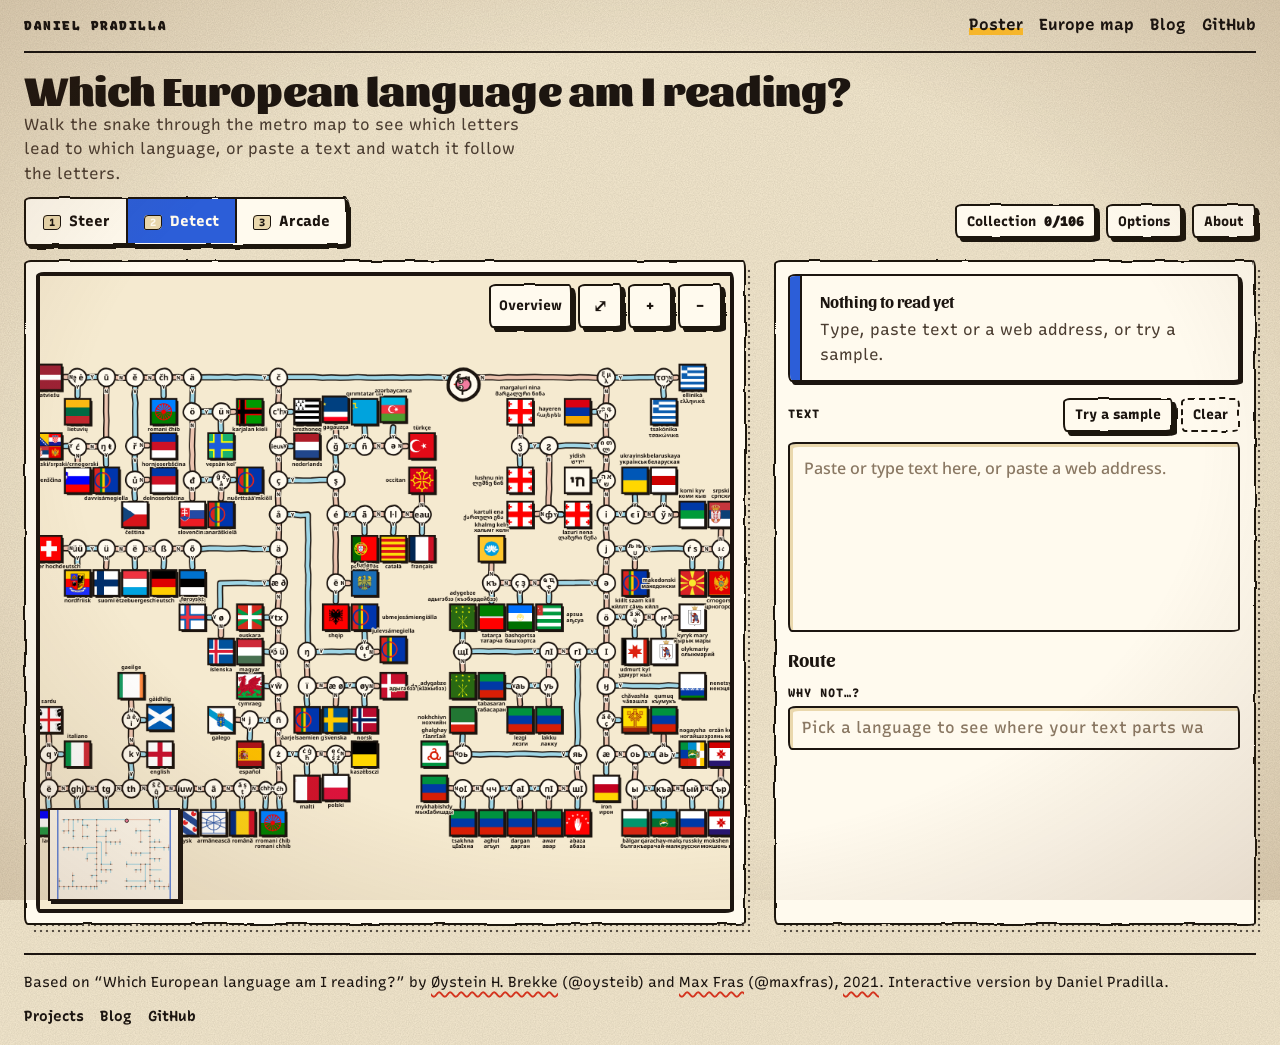
==== commit 8abc068c: "Full-screen board toggle (button and F key) on both pages" ====
--- a/index.html
+++ b/index.html
@@ -14,10 +14,10 @@
   </script>
   <link rel="preconnect" href="https://fonts.googleapis.com">
   <link rel="preconnect" href="https://fonts.gstatic.com" crossorigin>
-  <link rel="stylesheet" href="game-style.css?v=20261101i">
+  <link rel="stylesheet" href="game-style.css?v=20261101l">
   <link rel="stylesheet" href="https://fonts.googleapis.com/css2?family=Noto+Sans:wght@500;700&family=Noto+Sans+Armenian:wght@700&family=Noto+Sans+Georgian:wght@700&family=Noto+Sans+Hebrew:wght@700&display=swap">
-  <link rel="stylesheet" href="styles.css?v=20261101i">
-  <script type="module" src="src/main.js?v=20261101i"></script>
+  <link rel="stylesheet" href="styles.css?v=20261101l">
+  <script type="module" src="src/main.js?v=20261101l"></script>
 </head>
 <body>
   <svg class="ink-defs" aria-hidden="true" focusable="false">
@@ -123,6 +123,7 @@
         <svg id="minimap" viewBox="0 0 1024 724" aria-hidden="true"></svg>
         <div class="board-tools">
           <button class="btn btn-small" type="button" id="btn-overview" title="Overview (O)">Overview</button>
+          <button class="btn btn-small btn-full" type="button" id="btn-full" aria-pressed="false" aria-label="Full screen" title="Full screen (F)">⤢</button>
           <button class="btn btn-small" type="button" id="btn-zoom-in" aria-label="Zoom in" title="Zoom in (+)">+</button>
           <button class="btn btn-small" type="button" id="btn-zoom-out" aria-label="Zoom out" title="Zoom out (-)">&minus;</button>
         </div>
--- a/styles.css
+++ b/styles.css
@@ -413,3 +413,12 @@
   .eu-chip { top: 46px; }
   .sheet-handle { min-height: 40px; }
 }
+
+/* Full-screen board (button ⤢ or F): the board panel covers the window; on browsers with the Fullscreen API it also
+   hides the browser's bars. The inline height the phone sheet sets is overridden. */
+.board-panel.is-full { position: fixed; inset: 0; z-index: 900; width: auto; height: 100dvh !important; margin: 0; padding: 8px; border-radius: 0; background: var(--paper); }
+.board-panel.is-full::before, .board-panel.is-full::after { display: none; }
+.board-panel:fullscreen { height: 100vh !important; }
+html.board-full, html.board-full body { overflow: hidden; }
+html.board-full .side { visibility: hidden; }
+.btn-full { font-size: 1.05rem; }
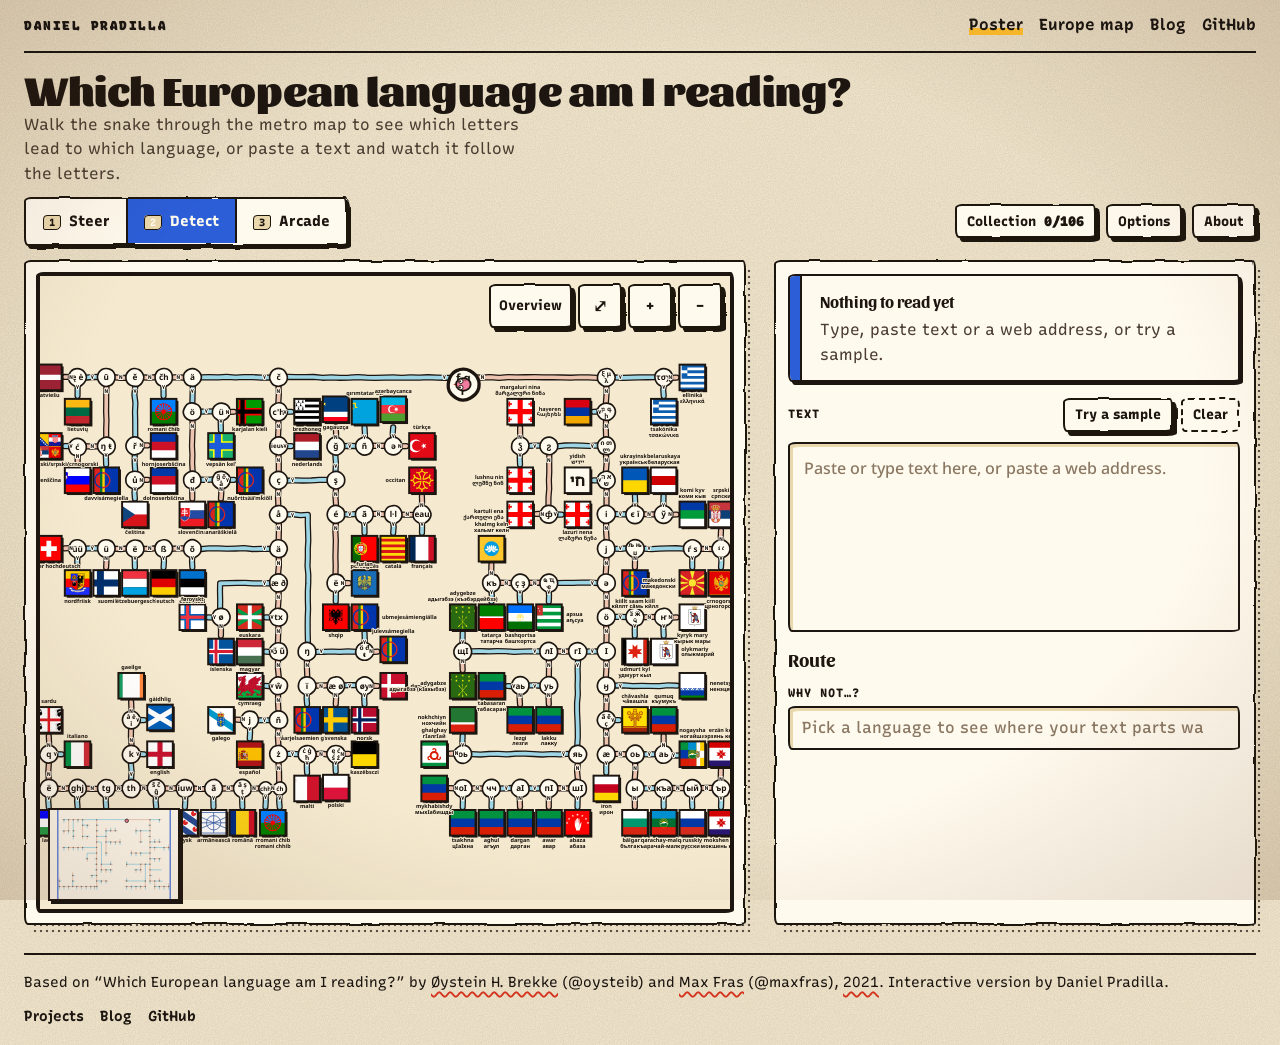
==== commit 73c7bebb: "Europe map: 32 regional languages as bus routes between or off metro stations; model retrained on 13" ====
--- a/index.html
+++ b/index.html
@@ -14,10 +14,10 @@
   </script>
   <link rel="preconnect" href="https://fonts.googleapis.com">
   <link rel="preconnect" href="https://fonts.gstatic.com" crossorigin>
-  <link rel="stylesheet" href="game-style.css?v=20261101l">
+  <link rel="stylesheet" href="game-style.css?v=20261101n">
   <link rel="stylesheet" href="https://fonts.googleapis.com/css2?family=Noto+Sans:wght@500;700&family=Noto+Sans+Armenian:wght@700&family=Noto+Sans+Georgian:wght@700&family=Noto+Sans+Hebrew:wght@700&display=swap">
-  <link rel="stylesheet" href="styles.css?v=20261101l">
-  <script type="module" src="src/main.js?v=20261101l"></script>
+  <link rel="stylesheet" href="styles.css?v=20261101n">
+  <script type="module" src="src/main.js?v=20261101n"></script>
 </head>
 <body>
   <svg class="ink-defs" aria-hidden="true" focusable="false">
--- a/styles.css
+++ b/styles.css
@@ -314,6 +314,14 @@
 .eu-line-ink { stroke: var(--ink); stroke-width: 11.5; }
 .eu-line-fill { stroke-width: 7; }
 .eu-line { cursor: pointer; }
+.eu-bus { cursor: pointer; }
+.eu-bus-ink, .eu-bus-fill, .eu-bus-mid { fill: none; stroke-linecap: round; stroke-linejoin: round; }
+.eu-bus-ink { stroke: var(--ink); stroke-width: 8.6; }
+.eu-bus-fill { stroke-width: 5; }
+.eu-bus-mid { stroke: var(--card); stroke-width: 1.5; stroke-dasharray: 3 5; }
+.eu-bus-ring { stroke: var(--ink); stroke-width: 1.6; }
+.eu-bus-plate rect { fill: var(--ink); }
+.eu-bus-plate text { font: 800 6.4px var(--font-ui); letter-spacing: 0.08em; fill: var(--card); pointer-events: none; }
 .eu-seg.out { opacity: 0.12; }
 .eu-walk-ink, .eu-walk { fill: none; }
 .eu-walk-ink { stroke: var(--ink); stroke-width: 5.4; stroke-dasharray: 6 4; }
@@ -338,7 +346,7 @@
 .eu-st.ans .eu-glow { stroke: var(--teal); opacity: 1; }
 .eu-st.bad .eu-glow { stroke: var(--red); opacity: 1; }
 .eu-lbl.lit, .eu-lbl.ans { font-size: 14px; }
-svg.hl .eu-line:not(.on), svg.hl .eu-st:not(.on), svg.hl .eu-lbl:not(.on), svg.hl .eu-badge:not(.on), svg.hl .eu-tag:not(.on) { opacity: 0.2; }
+svg.hl .eu-line:not(.on), svg.hl .eu-bus:not(.on), svg.hl .eu-st:not(.on), svg.hl .eu-lbl:not(.on), svg.hl .eu-badge:not(.on), svg.hl .eu-tag:not(.on) { opacity: 0.2; }
 svg.hl .eu-walks { opacity: 0.3; }
 .eu-badge { cursor: pointer; }
 .eu-badge-r { stroke: var(--ink); stroke-width: 1.8; }
@@ -350,6 +358,7 @@
 .mm-sea { fill: #d9eef4; }
 .mm-land { fill: var(--paper); stroke: var(--ink); stroke-width: 6; stroke-opacity: 0.5; }
 .mm-dot { stroke: var(--ink); stroke-width: 4; }
+.mm-bus { stroke-width: 3; }
 .eu .mm-view { stroke-width: 14; }
 .eu-chip { position: absolute; top: 8px; left: 8px; z-index: 2; max-width: calc(100% - 214px); display: flex; flex-wrap: wrap; align-items: center; gap: 2px 10px; padding: 6px 12px; color: var(--ink); background: var(--card); border: var(--line) solid var(--ink); border-radius: var(--cut); box-shadow: 3px 3px 0 var(--ink); font: 600 0.95rem/1.3 var(--font-ui); pointer-events: none; }
 .eu-a { font-weight: 800; }
@@ -364,6 +373,7 @@
 .li-check { padding: 6px 8px; background: var(--paper-deep); border-left: 4px solid var(--marigold); }
 .swatch { display: inline-block; flex: none; width: 24px; height: 11px; vertical-align: middle; background: var(--c); border: 2px solid var(--ink); border-radius: 6px; }
 .swatch-none { background: var(--card); border-style: dashed; }
+.swatch-bus { height: 8px; border-radius: 3px; background-image: repeating-linear-gradient(90deg, transparent 0 4px, var(--card) 4px 6px); background-size: 100% 2px; background-repeat: repeat-x; background-position: center; }
 .lede-side { margin: 0; }
 .legend { display: grid; gap: 8px; padding-top: 8px; }
 .legend-sum { cursor: pointer; font: 800 1.2rem var(--font-display); }
@@ -422,3 +432,4 @@
 html.board-full, html.board-full body { overflow: hidden; }
 html.board-full .side { visibility: hidden; }
 .btn-full { font-size: 1.05rem; }
+.lg-head { margin: 12px 0 0; }
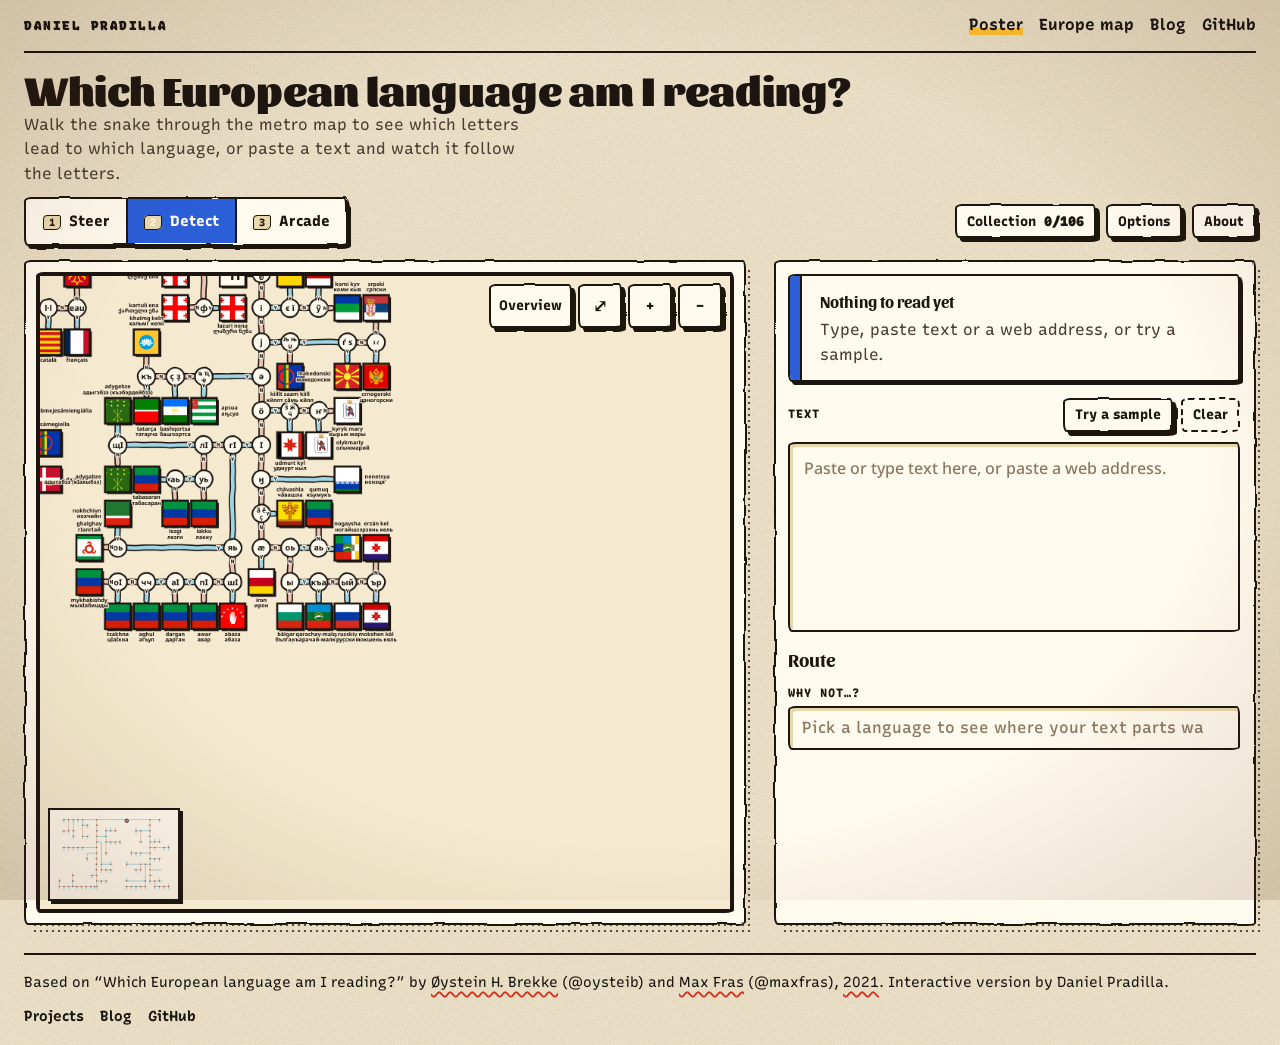
==== commit f10bc901: "Bus routes: one thin solid line, plain ringed flags, regular-weight labels" ====
--- a/index.html
+++ b/index.html
@@ -14,10 +14,10 @@
   </script>
   <link rel="preconnect" href="https://fonts.googleapis.com">
   <link rel="preconnect" href="https://fonts.gstatic.com" crossorigin>
-  <link rel="stylesheet" href="game-style.css?v=20261101n">
+  <link rel="stylesheet" href="game-style.css?v=20261101o">
   <link rel="stylesheet" href="https://fonts.googleapis.com/css2?family=Noto+Sans:wght@500;700&family=Noto+Sans+Armenian:wght@700&family=Noto+Sans+Georgian:wght@700&family=Noto+Sans+Hebrew:wght@700&display=swap">
-  <link rel="stylesheet" href="styles.css?v=20261101n">
-  <script type="module" src="src/main.js?v=20261101n"></script>
+  <link rel="stylesheet" href="styles.css?v=20261101o">
+  <script type="module" src="src/main.js?v=20261101o"></script>
 </head>
 <body>
   <svg class="ink-defs" aria-hidden="true" focusable="false">
--- a/styles.css
+++ b/styles.css
@@ -315,13 +315,8 @@
 .eu-line-fill { stroke-width: 7; }
 .eu-line { cursor: pointer; }
 .eu-bus { cursor: pointer; }
-.eu-bus-ink, .eu-bus-fill, .eu-bus-mid { fill: none; stroke-linecap: round; stroke-linejoin: round; }
-.eu-bus-ink { stroke: var(--ink); stroke-width: 8.6; }
-.eu-bus-fill { stroke-width: 5; }
-.eu-bus-mid { stroke: var(--card); stroke-width: 1.5; stroke-dasharray: 3 5; }
+.eu-bus-fill { fill: none; stroke-width: 5; stroke-linecap: round; stroke-linejoin: round; }
 .eu-bus-ring { stroke: var(--ink); stroke-width: 1.6; }
-.eu-bus-plate rect { fill: var(--ink); }
-.eu-bus-plate text { font: 800 6.4px var(--font-ui); letter-spacing: 0.08em; fill: var(--card); pointer-events: none; }
 .eu-seg.out { opacity: 0.12; }
 .eu-walk-ink, .eu-walk { fill: none; }
 .eu-walk-ink { stroke: var(--ink); stroke-width: 5.4; stroke-dasharray: 6 4; }
@@ -338,6 +333,7 @@
 .eu-st:focus-visible .eu-frame { stroke: var(--cobalt); stroke-width: 3.2; stroke-dasharray: 5 3; }
 .eu-lbl { font-family: var(--noto); font-weight: 700; fill: var(--ink); paint-order: stroke; stroke: var(--paper); stroke-width: 3.2px; stroke-linejoin: round; cursor: pointer; }
 .eu-st.out, .eu-lbl.out { opacity: 0.16; }
+.eu-lbl-bus { font-weight: 400; }
 .eu-st.out .eu-fog { opacity: 1; }
 .eu-st.lit, .eu-st.ans, .eu-st.bad, .eu-st.sel, .eu-lbl.lit, .eu-lbl.ans, .eu-lbl.bad, .eu-lbl.sel { opacity: 1; }
 .eu-st.lit .eu-body, .eu-st.ans .eu-body { transform: scale(1.45); }
@@ -373,7 +369,7 @@
 .li-check { padding: 6px 8px; background: var(--paper-deep); border-left: 4px solid var(--marigold); }
 .swatch { display: inline-block; flex: none; width: 24px; height: 11px; vertical-align: middle; background: var(--c); border: 2px solid var(--ink); border-radius: 6px; }
 .swatch-none { background: var(--card); border-style: dashed; }
-.swatch-bus { height: 8px; border-radius: 3px; background-image: repeating-linear-gradient(90deg, transparent 0 4px, var(--card) 4px 6px); background-size: 100% 2px; background-repeat: repeat-x; background-position: center; }
+.swatch-bus { height: 4px; border: 0; border-radius: 2px; box-shadow: none; } /* thin solid line, like the bus routes */
 .lede-side { margin: 0; }
 .legend { display: grid; gap: 8px; padding-top: 8px; }
 .legend-sum { cursor: pointer; font: 800 1.2rem var(--font-display); }
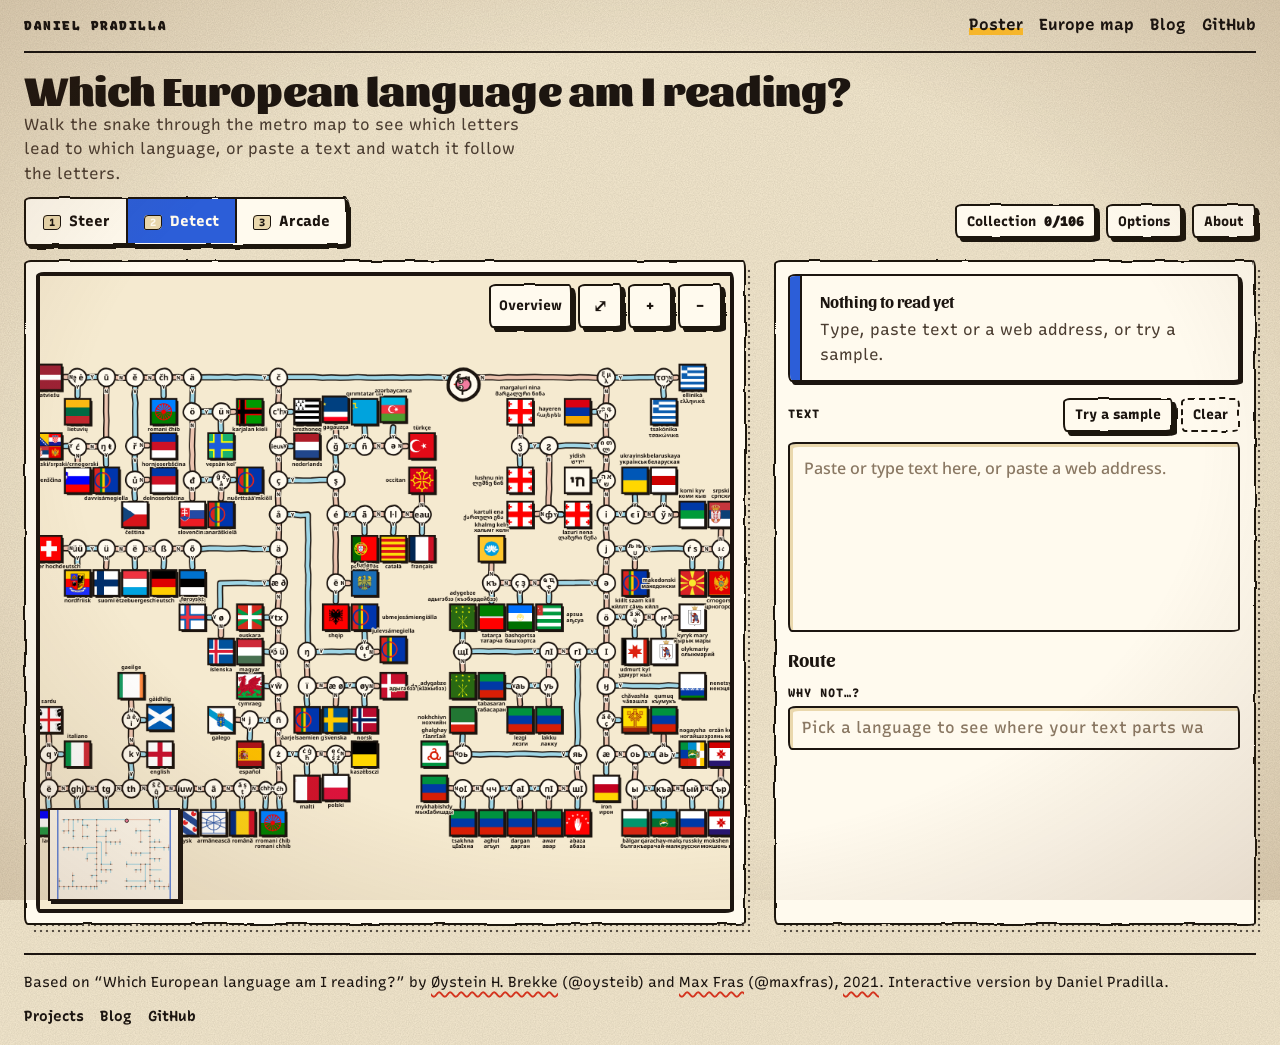
==== commit 279a0596: "Europe map: keep the layer composited (no repaint on pan), re-raster only after zoom; pinch follows " ====
--- a/index.html
+++ b/index.html
@@ -14,10 +14,10 @@
   </script>
   <link rel="preconnect" href="https://fonts.googleapis.com">
   <link rel="preconnect" href="https://fonts.gstatic.com" crossorigin>
-  <link rel="stylesheet" href="game-style.css?v=20261101o">
+  <link rel="stylesheet" href="game-style.css?v=20261101q">
   <link rel="stylesheet" href="https://fonts.googleapis.com/css2?family=Noto+Sans:wght@500;700&family=Noto+Sans+Armenian:wght@700&family=Noto+Sans+Georgian:wght@700&family=Noto+Sans+Hebrew:wght@700&display=swap">
-  <link rel="stylesheet" href="styles.css?v=20261101o">
-  <script type="module" src="src/main.js?v=20261101o"></script>
+  <link rel="stylesheet" href="styles.css?v=20261101q">
+  <script type="module" src="src/main.js?v=20261101q"></script>
 </head>
 <body>
   <svg class="ink-defs" aria-hidden="true" focusable="false">
